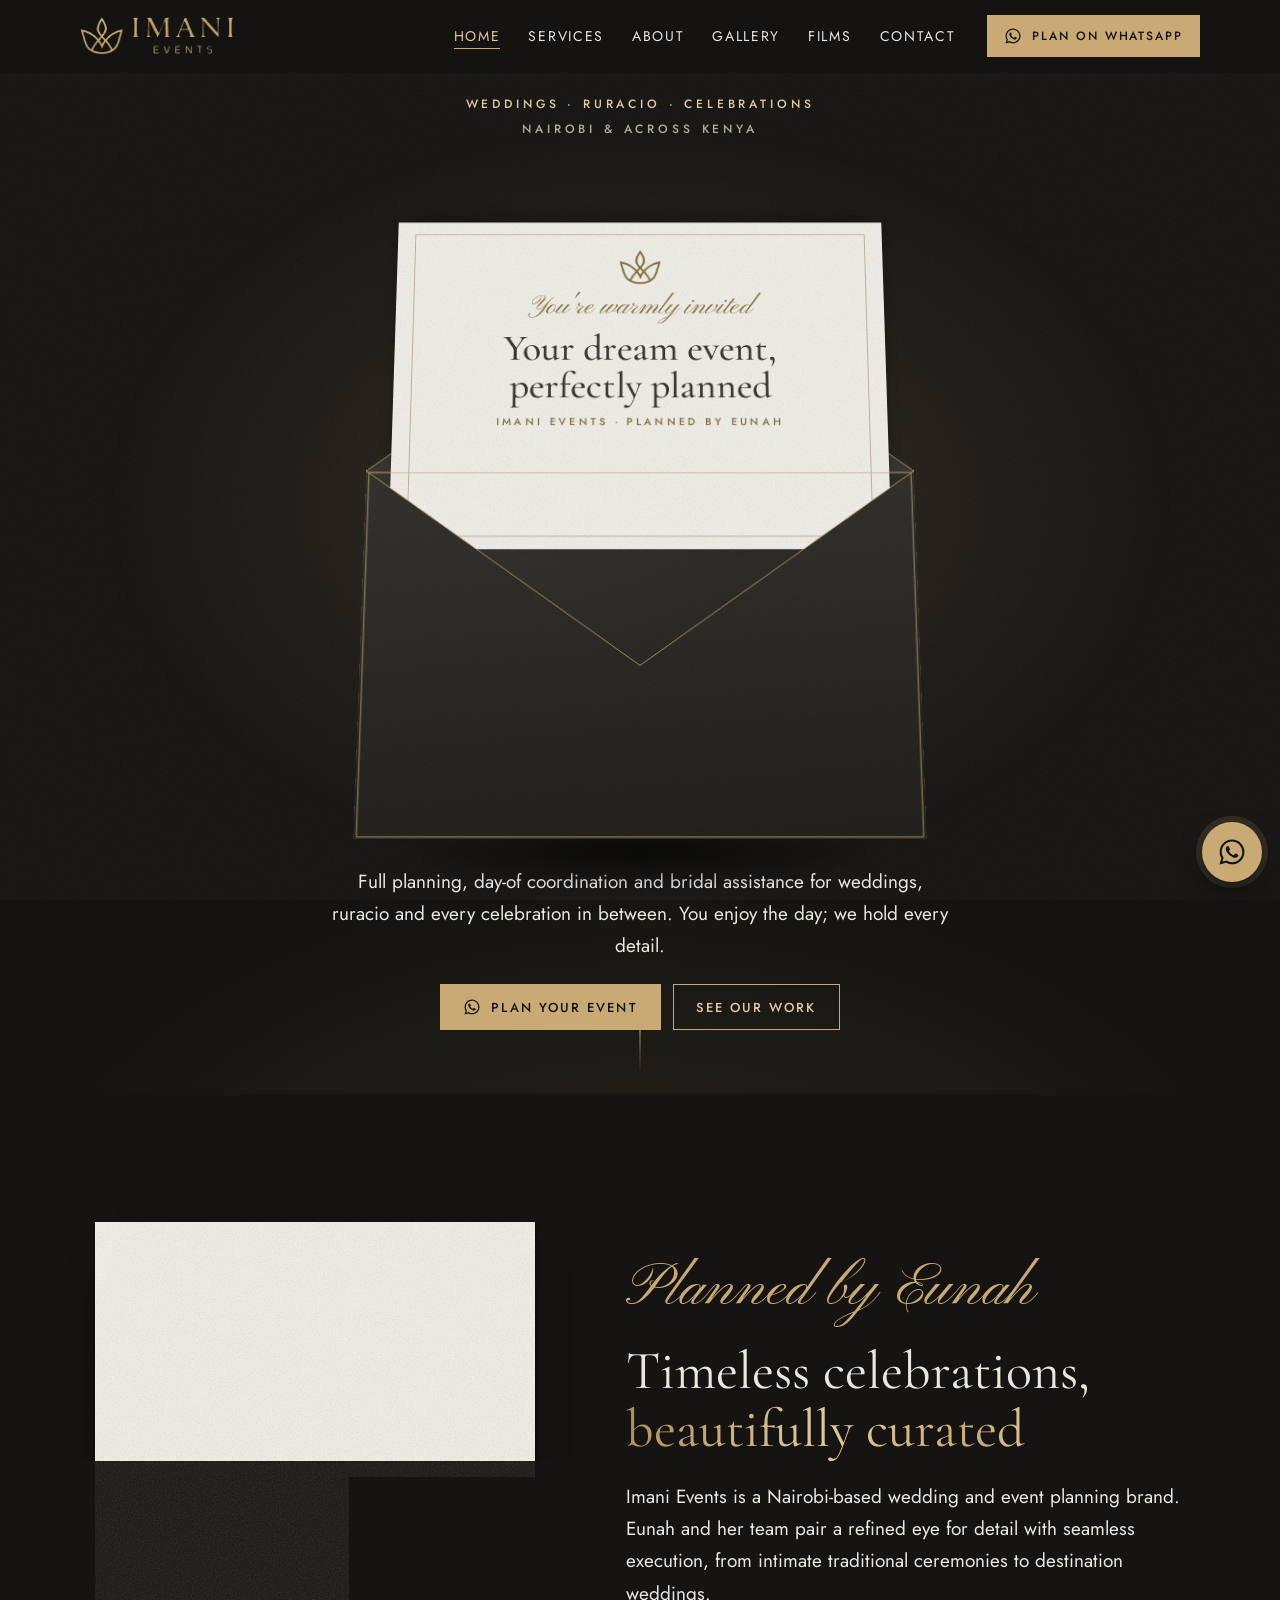
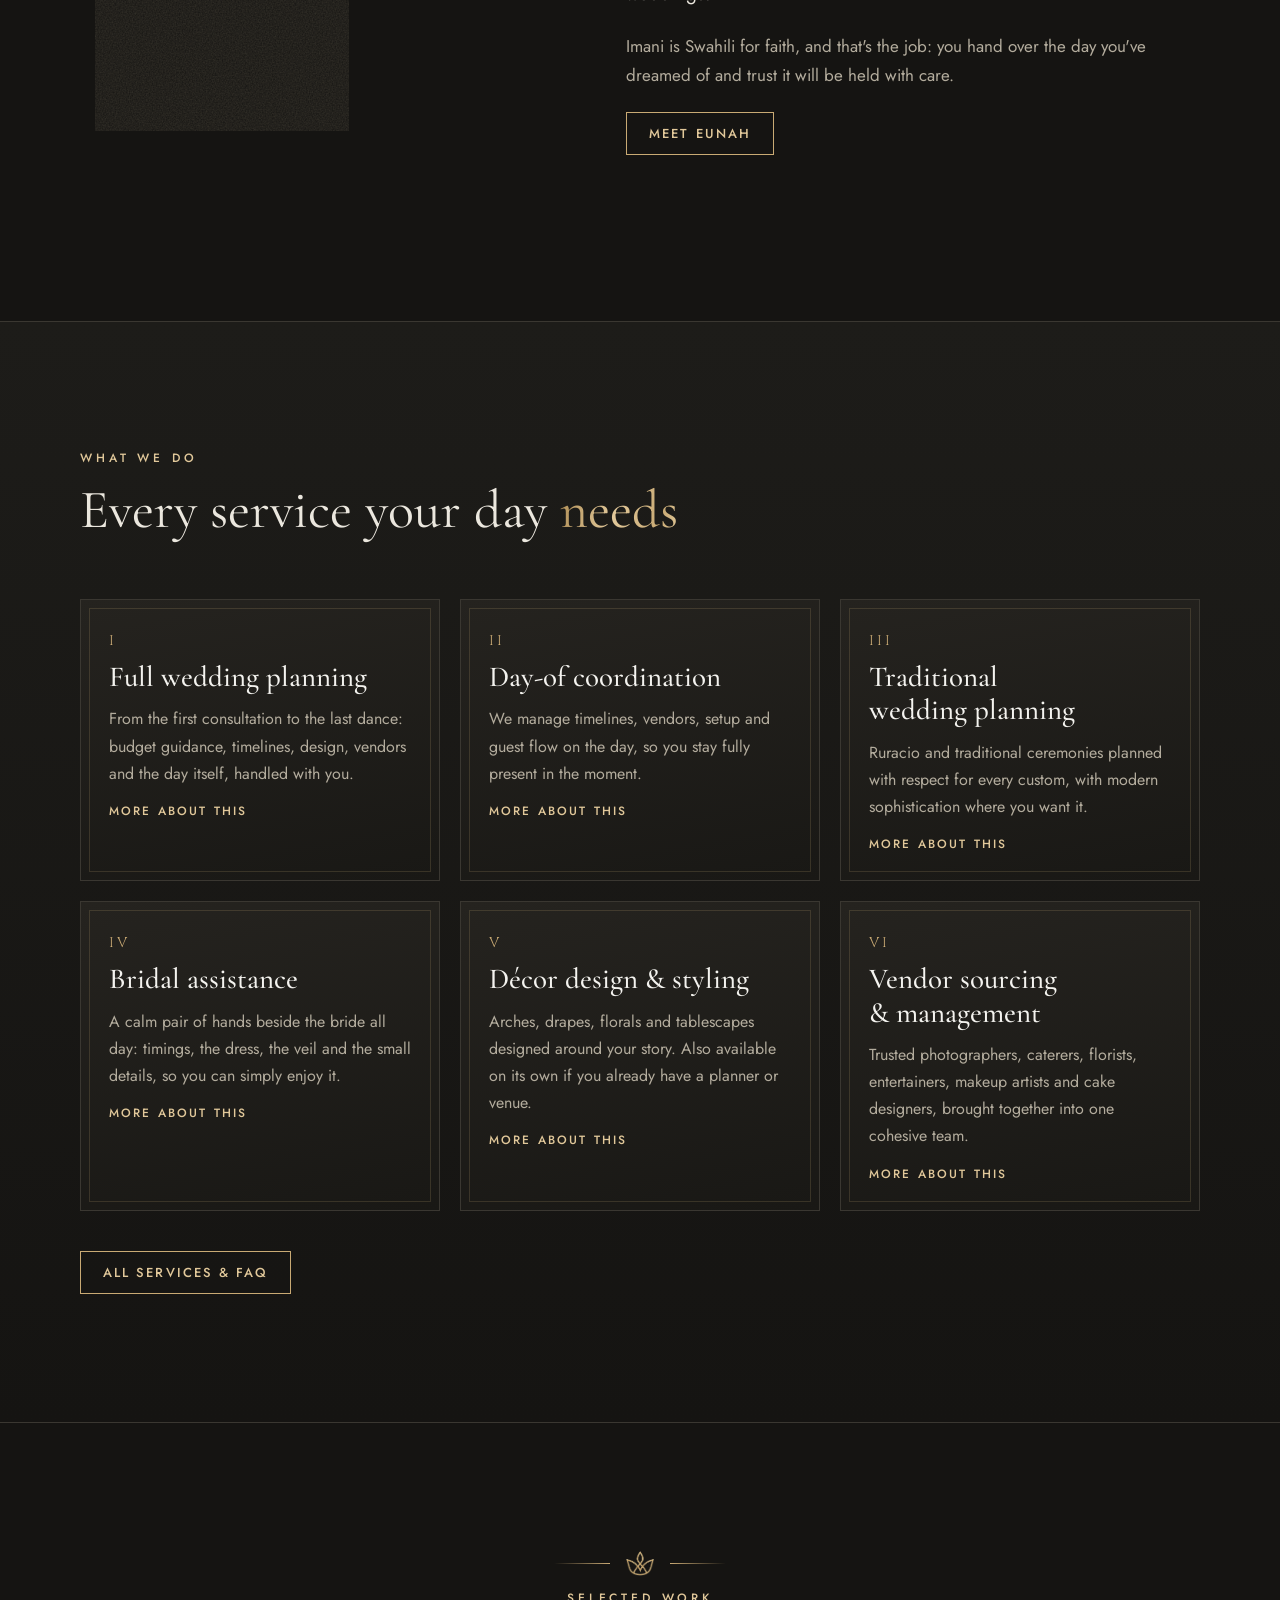
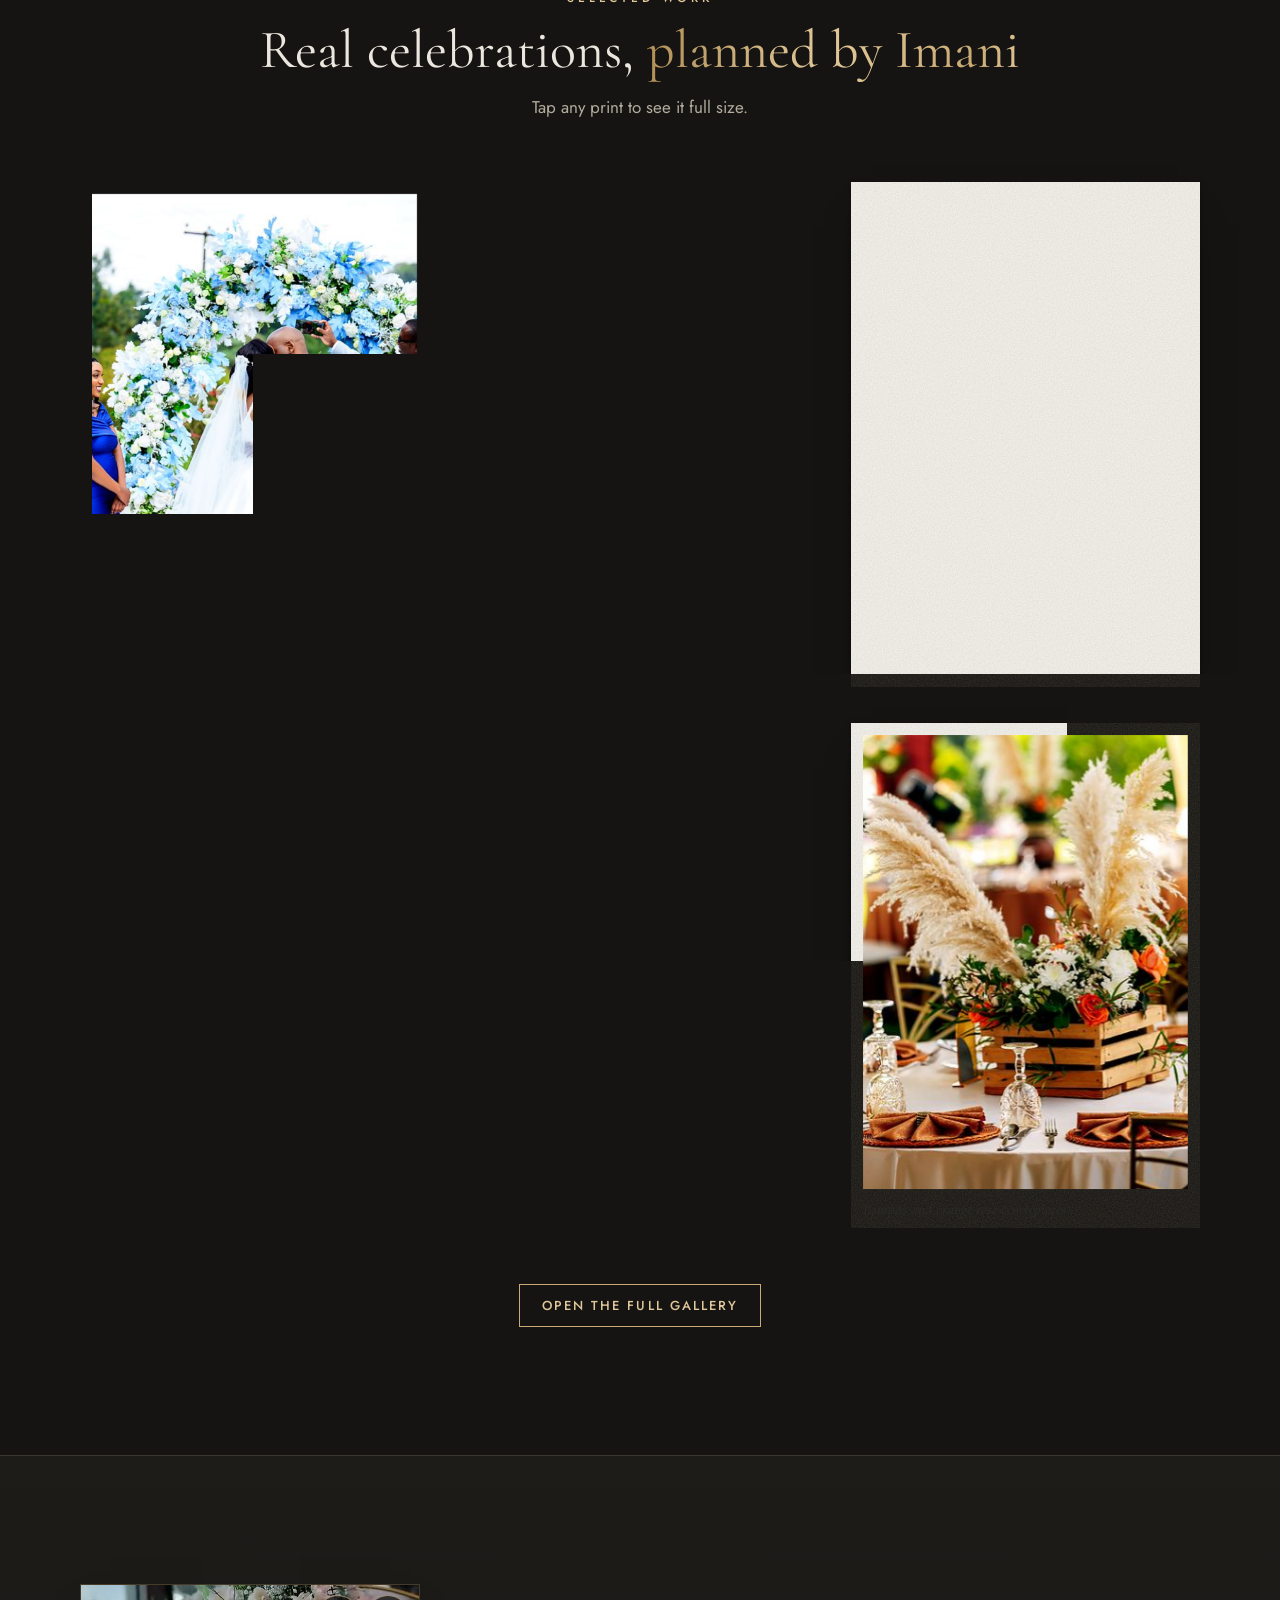
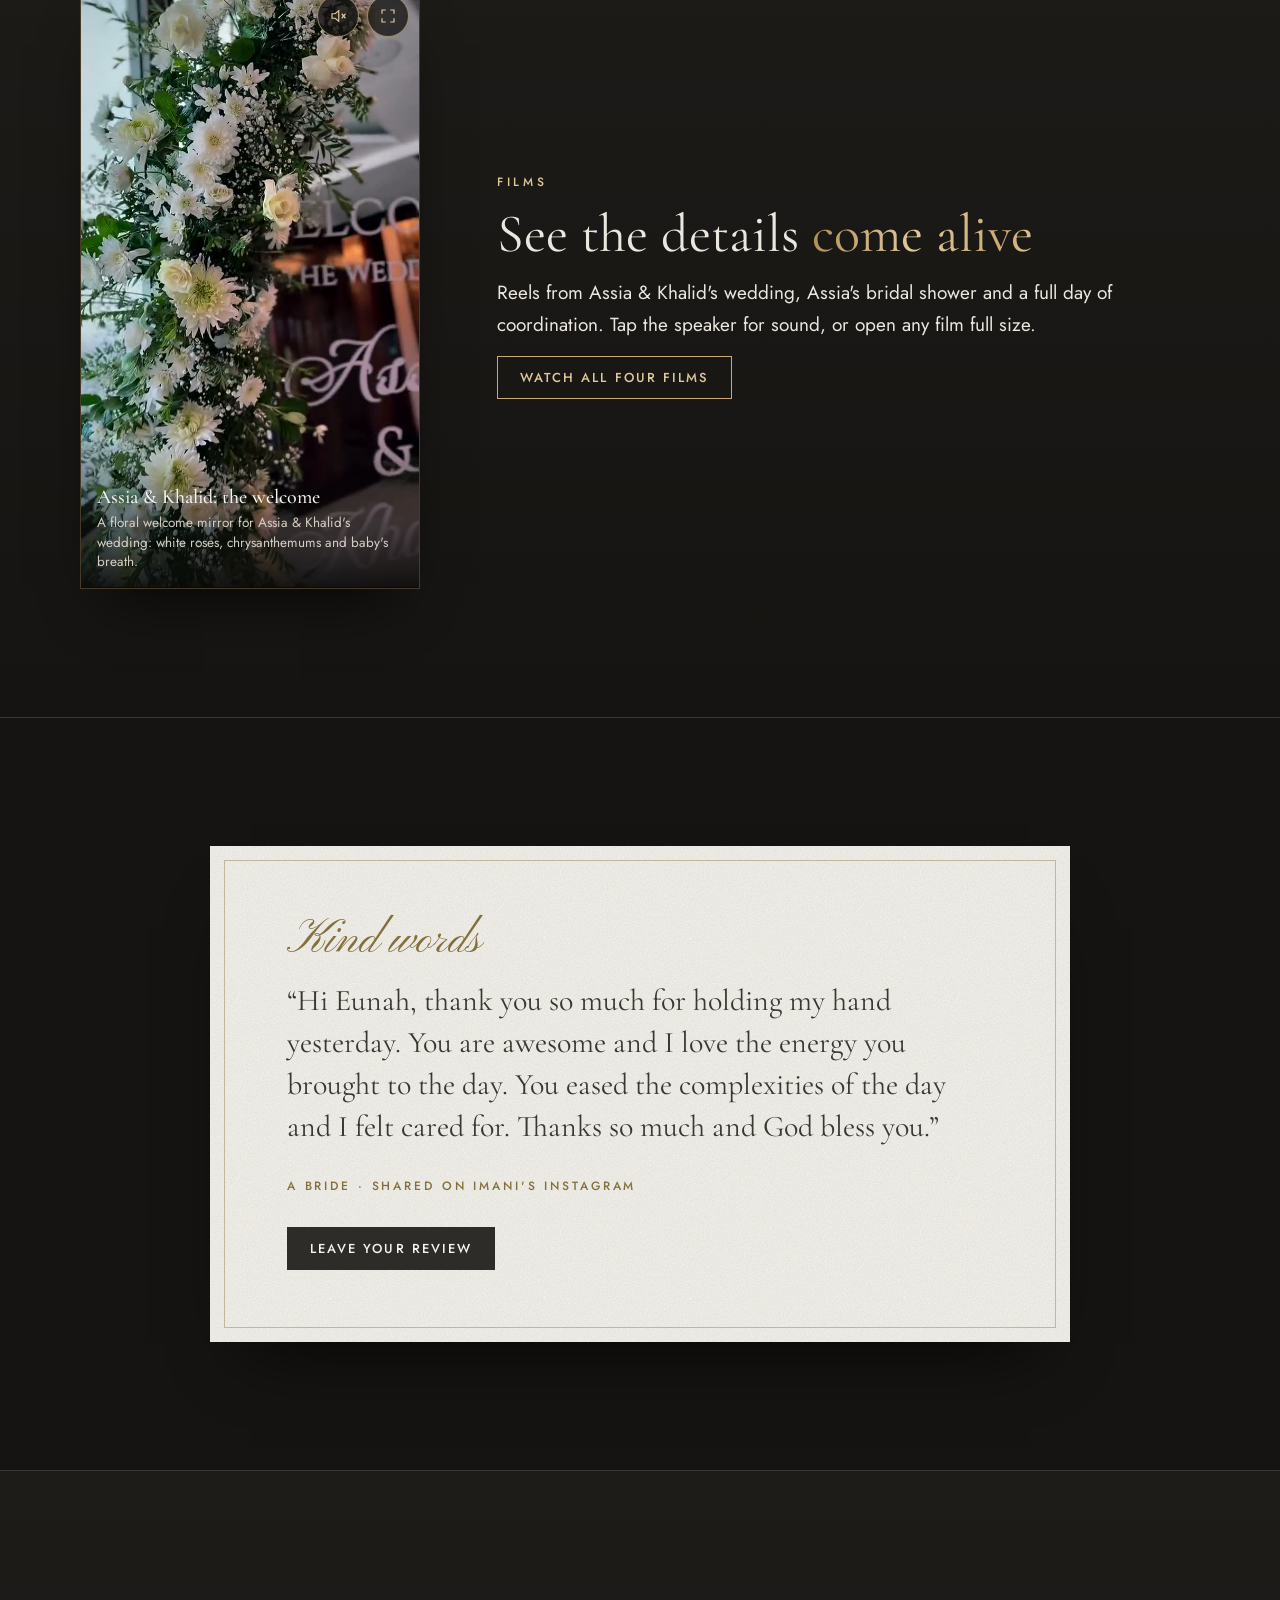
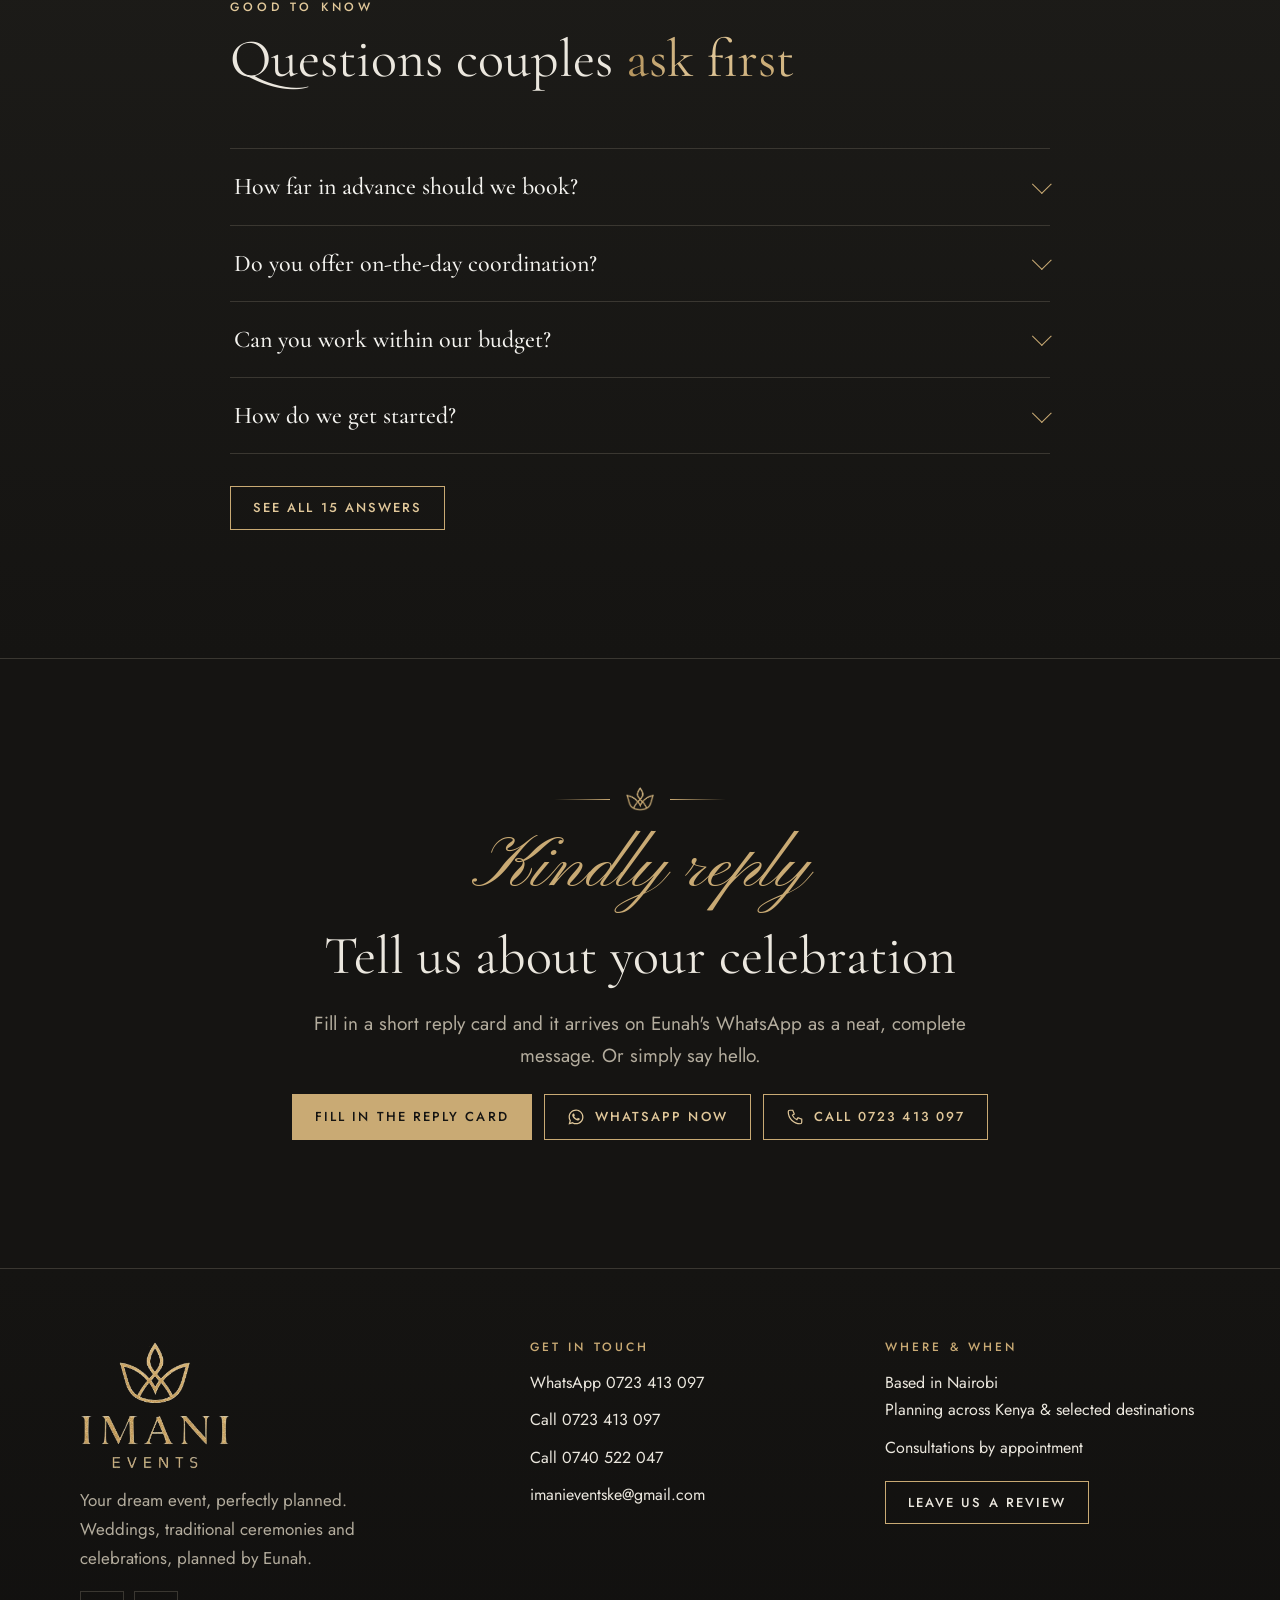
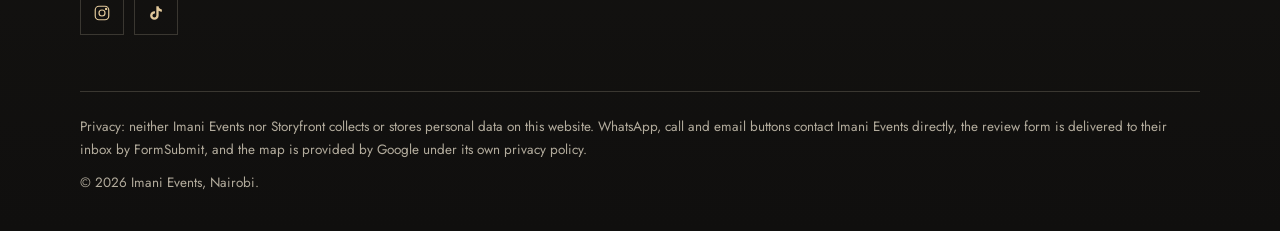
==== index.html @ 8b22b397 "Imani Events demo site: invitation hero, gallery, films, WhatsApp booking and review forms Co-Author" ====
<!doctype html>
<html lang="en-KE">
<head>
<meta charset="utf-8">
<meta name="viewport" content="width=device-width, initial-scale=1, viewport-fit=cover">
<title>Imani Events | Wedding & Event Planner in Nairobi, Kenya</title>
<meta name="description" content="Imani Events, planned by Eunah: full wedding planning, day-of coordination, ruracio and traditional weddings, bridal assistance and décor styling in Nairobi and across Kenya.">
<link rel="canonical" href="https://ignatius-kimeu.github.io/storyfront-imani-events/">
<meta name="theme-color" content="#151412">
<meta property="og:type" content="website">
<meta property="og:site_name" content="Imani Events">
<meta property="og:locale" content="en_KE">
<meta property="og:title" content="Imani Events | Wedding & Event Planner in Nairobi, Kenya">
<meta property="og:description" content="Imani Events, planned by Eunah: full wedding planning, day-of coordination, ruracio and traditional weddings, bridal assistance and décor styling in Nairobi and across Kenya.">
<meta property="og:url" content="https://ignatius-kimeu.github.io/storyfront-imani-events/">
<meta property="og:image" content="https://ignatius-kimeu.github.io/storyfront-imani-events/og-image.jpg">
<meta property="og:image:width" content="1200">
<meta property="og:image:height" content="630">
<meta property="og:image:alt" content="Imani Events logo in gold beside a bride and groom sharing a kiss under a blue floral arch">
<meta name="twitter:card" content="summary_large_image">
<meta name="twitter:title" content="Imani Events | Wedding & Event Planner in Nairobi, Kenya">
<meta name="twitter:description" content="Imani Events, planned by Eunah: full wedding planning, day-of coordination, ruracio and traditional weddings, bridal assistance and décor styling in Nairobi and across Kenya.">
<meta name="twitter:image" content="https://ignatius-kimeu.github.io/storyfront-imani-events/og-image.jpg">
<link rel="icon" href="favicon.ico" sizes="any">
<link rel="icon" type="image/png" sizes="32x32" href="favicon-32.png">
<link rel="apple-touch-icon" href="apple-touch-icon.png">
<link rel="preconnect" href="https://fonts.googleapis.com">
<link rel="preconnect" href="https://fonts.gstatic.com" crossorigin>
<link rel="stylesheet" href="https://fonts.googleapis.com/css2?family=Cinzel:wght@400;500&family=Cormorant+Garamond:ital,wght@0,400;0,500;1,400&family=Jost:wght@400;500&family=Pinyon+Script&display=swap">
<link rel="stylesheet" href="css/site.css">
<script>document.documentElement.classList.add("js")</script>
<script type="application/ld+json">{"@context": "https://schema.org", "@type": "LocalBusiness", "name": "Imani Events", "description": "Nairobi-based wedding and event planning: full planning, day-of coordination, traditional weddings, bridal assistance, décor styling and vendor sourcing.", "founder": {"@type": "Person", "name": "Eunah"}, "telephone": "+254723413097", "email": "imanieventske@gmail.com", "url": "https://ignatius-kimeu.github.io/storyfront-imani-events/", "image": "https://ignatius-kimeu.github.io/storyfront-imani-events/og-image.jpg", "address": {"@type": "PostalAddress", "addressLocality": "Nairobi", "addressCountry": "KE"}, "areaServed": "Kenya", "sameAs": ["https://www.instagram.com/imanieventske/", "https://www.tiktok.com/@imanieventske"]}</script>
</head>
<body>
<a class="skip" href="#main">Skip to content</a>
<div class="splash" aria-hidden="true"><img src="images/brand/imani-lockup-gold.png" alt="" width="521" height="449"></div>
<header class="hdr">
  <div class="wrap hdr-in">
    <a class="brand" href="index.html" aria-label="Imani Events home"><img src="images/brand/imani-header-gold.png" alt="Imani Events" width="640" height="158"></a>
    <nav class="nav" aria-label="Main"><a href="index.html" aria-current="page">Home</a><a href="services.html">Services</a><a href="about.html">About</a><a href="gallery.html">Gallery</a><a href="films.html">Films</a><a href="contact.html">Contact</a></nav>
    <a class="btn hdr-cta" href="https://wa.me/254723413097?text=Hi%20Eunah%2C%20I%20found%20Imani%20Events%20online%20and%20I%27d%20love%20to%20talk%20about%20planning%20my%20event." target="_blank" rel="noopener"><svg viewBox="0 0 24 24" fill="currentColor" aria-hidden="true"><path d="M19.05 4.91A9.82 9.82 0 0 0 12.04 2C6.58 2 2.13 6.45 2.13 11.91c0 1.75.46 3.45 1.32 4.95L2.05 22l5.25-1.38a9.9 9.9 0 0 0 4.74 1.21h.01c5.46 0 9.91-4.45 9.91-9.91 0-2.65-1.03-5.14-2.91-7.01zm-7.01 15.24h-.01a8.23 8.23 0 0 1-4.19-1.15l-.3-.18-3.12.82.83-3.04-.2-.31a8.2 8.2 0 0 1-1.26-4.38c0-4.54 3.7-8.23 8.25-8.23 2.2 0 4.27.86 5.83 2.42a8.18 8.18 0 0 1 2.41 5.83c0 4.54-3.7 8.22-8.24 8.22zm4.52-6.16c-.25-.12-1.47-.72-1.69-.81-.23-.08-.39-.12-.56.12-.17.25-.64.81-.78.97-.14.17-.29.19-.54.06-.25-.12-1.05-.39-1.99-1.23-.74-.66-1.23-1.47-1.38-1.72-.14-.25-.02-.38.11-.51.11-.11.25-.29.37-.43.12-.14.17-.25.25-.41.08-.17.04-.31-.02-.43-.06-.12-.56-1.34-.76-1.84-.2-.48-.41-.42-.56-.43h-.48c-.17 0-.43.06-.66.31-.23.25-.86.85-.86 2.07 0 1.22.89 2.4 1.01 2.56.12.17 1.75 2.67 4.23 3.74.59.26 1.05.41 1.41.52.59.19 1.13.16 1.56.1.48-.07 1.47-.6 1.67-1.18.21-.58.21-1.07.14-1.18-.06-.11-.22-.17-.47-.29z"/></svg>Plan on WhatsApp</a>
    <button class="menu-btn" type="button" aria-label="Open menu" aria-expanded="false" aria-controls="mobile-panel"><span></span></button>
  </div>
</header>
<nav class="mobile-panel" id="mobile-panel" aria-label="Mobile">
  <a class="m-link" href="index.html" aria-current="page">Home</a><a class="m-link" href="services.html">Services</a><a class="m-link" href="about.html">About</a><a class="m-link" href="gallery.html">Gallery</a><a class="m-link" href="films.html">Films</a><a class="m-link" href="contact.html">Contact</a>
  <div class="btn-row">
    <a class="btn" href="https://wa.me/254723413097?text=Hi%20Eunah%2C%20I%20found%20Imani%20Events%20online%20and%20I%27d%20love%20to%20talk%20about%20planning%20my%20event." target="_blank" rel="noopener"><svg viewBox="0 0 24 24" fill="currentColor" aria-hidden="true"><path d="M19.05 4.91A9.82 9.82 0 0 0 12.04 2C6.58 2 2.13 6.45 2.13 11.91c0 1.75.46 3.45 1.32 4.95L2.05 22l5.25-1.38a9.9 9.9 0 0 0 4.74 1.21h.01c5.46 0 9.91-4.45 9.91-9.91 0-2.65-1.03-5.14-2.91-7.01zm-7.01 15.24h-.01a8.23 8.23 0 0 1-4.19-1.15l-.3-.18-3.12.82.83-3.04-.2-.31a8.2 8.2 0 0 1-1.26-4.38c0-4.54 3.7-8.23 8.25-8.23 2.2 0 4.27.86 5.83 2.42a8.18 8.18 0 0 1 2.41 5.83c0 4.54-3.7 8.22-8.24 8.22zm4.52-6.16c-.25-.12-1.47-.72-1.69-.81-.23-.08-.39-.12-.56.12-.17.25-.64.81-.78.97-.14.17-.29.19-.54.06-.25-.12-1.05-.39-1.99-1.23-.74-.66-1.23-1.47-1.38-1.72-.14-.25-.02-.38.11-.51.11-.11.25-.29.37-.43.12-.14.17-.25.25-.41.08-.17.04-.31-.02-.43-.06-.12-.56-1.34-.76-1.84-.2-.48-.41-.42-.56-.43h-.48c-.17 0-.43.06-.66.31-.23.25-.86.85-.86 2.07 0 1.22.89 2.4 1.01 2.56.12.17 1.75 2.67 4.23 3.74.59.26 1.05.41 1.41.52.59.19 1.13.16 1.56.1.48-.07 1.47-.6 1.67-1.18.21-.58.21-1.07.14-1.18-.06-.11-.22-.17-.47-.29z"/></svg>WhatsApp Eunah</a>
    <a class="btn btn-line" href="tel:+254723413097"><svg viewBox="0 0 24 24" fill="none" stroke="currentColor" stroke-width="1.6" aria-hidden="true"><path d="M5 3h4l2 5-2.5 1.5a11 11 0 0 0 6 6L16 13l5 2v4a2 2 0 0 1-2 2A16 16 0 0 1 3 5a2 2 0 0 1 2-2"/></svg>Call</a>
  </div>
</nav>
<main id="main">
<section class="hero" aria-labelledby="hero-title">
  <div class="hero-inner">
    <span class="eyebrow">Weddings · Ruracio · Celebrations<span class="eb2">Nairobi &amp; across Kenya</span></span>
    <div class="scene" aria-hidden="false">
      <div class="env">
        <div class="env-shadow"></div>
        <div class="env-back"></div>
        <div class="env-flap"><svg viewBox="0 0 100 100" preserveAspectRatio="none" aria-hidden="true"><path d="M0 0 L50 100 L100 0" fill="none" stroke="#c9aa74" stroke-width="1" vector-effect="non-scaling-stroke" opacity=".8"/></svg></div>
        <div class="letter">
          <img src="images/brand/imani-crown-deep.png" alt="" width="249" height="218">
          <span class="script">You're warmly invited</span>
          <h1 id="hero-title">Your dream event, perfectly planned</h1>
          <span class="l-sub">Imani Events · Planned by Eunah</span>
        </div>
        <div class="env-front"></div>
        <svg class="env-lines" viewBox="0 0 100 100" preserveAspectRatio="none" aria-hidden="true"><path d="M0 0 L50 54 L100 0"/><path d="M.5 .5 H99.5 V99.5 H.5 Z"/></svg>
        <div class="seal"><img src="images/brand/imani-crown-gold.png" alt="" width="249" height="218"></div>
      </div>
    </div>
    <div class="hero-copy">
      <p class="lead">Full planning, day-of coordination and bridal assistance for weddings, ruracio and every celebration in between. You enjoy the day; we hold every detail.</p>
      <div class="btn-row" style="justify-content:center">
        <a class="btn" href="contact.html#book"><svg viewBox="0 0 24 24" fill="currentColor" aria-hidden="true"><path d="M19.05 4.91A9.82 9.82 0 0 0 12.04 2C6.58 2 2.13 6.45 2.13 11.91c0 1.75.46 3.45 1.32 4.95L2.05 22l5.25-1.38a9.9 9.9 0 0 0 4.74 1.21h.01c5.46 0 9.91-4.45 9.91-9.91 0-2.65-1.03-5.14-2.91-7.01zm-7.01 15.24h-.01a8.23 8.23 0 0 1-4.19-1.15l-.3-.18-3.12.82.83-3.04-.2-.31a8.2 8.2 0 0 1-1.26-4.38c0-4.54 3.7-8.23 8.25-8.23 2.2 0 4.27.86 5.83 2.42a8.18 8.18 0 0 1 2.41 5.83c0 4.54-3.7 8.22-8.24 8.22zm4.52-6.16c-.25-.12-1.47-.72-1.69-.81-.23-.08-.39-.12-.56.12-.17.25-.64.81-.78.97-.14.17-.29.19-.54.06-.25-.12-1.05-.39-1.99-1.23-.74-.66-1.23-1.47-1.38-1.72-.14-.25-.02-.38.11-.51.11-.11.25-.29.37-.43.12-.14.17-.25.25-.41.08-.17.04-.31-.02-.43-.06-.12-.56-1.34-.76-1.84-.2-.48-.41-.42-.56-.43h-.48c-.17 0-.43.06-.66.31-.23.25-.86.85-.86 2.07 0 1.22.89 2.4 1.01 2.56.12.17 1.75 2.67 4.23 3.74.59.26 1.05.41 1.41.52.59.19 1.13.16 1.56.1.48-.07 1.47-.6 1.67-1.18.21-.58.21-1.07.14-1.18-.06-.11-.22-.17-.47-.29z"/></svg>Plan your event</a>
        <a class="btn btn-line" href="gallery.html">See our work</a>
      </div>
    </div>
  </div>
  <span class="scroll-cue" aria-hidden="true"></span>
</section>

<section class="sec">
  <div class="wrap intro">
    <figure class="print portrait rise" data-tilt="5" style="--r:-1deg"><img src="images/eunah-founder.jpg" alt="Eunah, founder and lead planner of Imani Events, smiling in a mint dress" width="462" height="600" loading="lazy"><span class="sheen"></span><figcaption>Eunah, lead planner &amp; founder</figcaption></figure>
    <div class="intro-copy">
      <span class="script">Planned by Eunah</span>
      <h2 class="h-l fold">Timeless celebrations, <span class="foil">beautifully curated</span></h2>
      <p class="lead">Imani Events is a Nairobi-based wedding and event planning brand. Eunah and her team pair a refined eye for detail with seamless execution, from intimate traditional ceremonies to destination weddings.</p>
      <p class="muted">Imani is Swahili for faith, and that's the job: you hand over the day you've dreamed of and trust it will be held with care.</p>
      <div class="btn-row"><a class="btn btn-line" href="about.html">Meet Eunah</a></div>
    </div>
  </div>
</section>

<section class="sec card-stock">
  <div class="wrap">
    <div class="sec-head">
      <span class="eyebrow">What we do</span>
      <h2 class="h-l fold">Every service your day <span class="foil">needs</span></h2>
    </div>
    <div class="svc-grid"><article class="svc rise" id="full-planning" data-tilt="4"><span class="n">I</span><h3>Full wedding planning</h3><p>From the first consultation to the last dance: budget guidance, timelines, design, vendors and the day itself, handled with you.</p><a class="more" href="services.html#full-planning">More about this</a></article><article class="svc rise" id="day-of" data-tilt="4"><span class="n">II</span><h3>Day-of coordination</h3><p>We manage timelines, vendors, setup and guest flow on the day, so you stay fully present in the moment.</p><a class="more" href="services.html#day-of">More about this</a></article><article class="svc rise" id="traditional" data-tilt="4"><span class="n">III</span><h3>Traditional wedding planning</h3><p>Ruracio and traditional ceremonies planned with respect for every custom, with modern sophistication where you want it.</p><a class="more" href="services.html#traditional">More about this</a></article><article class="svc rise" id="bridal-assistance" data-tilt="4"><span class="n">IV</span><h3>Bridal assistance</h3><p>A calm pair of hands beside the bride all day: timings, the dress, the veil and the small details, so you can simply enjoy it.</p><a class="more" href="services.html#bridal-assistance">More about this</a></article><article class="svc rise" id="decor" data-tilt="4"><span class="n">V</span><h3>Décor design &amp; styling</h3><p>Arches, drapes, florals and tablescapes designed around your story. Also available on its own if you already have a planner or venue.</p><a class="more" href="services.html#decor">More about this</a></article><article class="svc rise" id="vendors" data-tilt="4"><span class="n">VI</span><h3>Vendor sourcing &amp; management</h3><p>Trusted photographers, caterers, florists, entertainers, makeup artists and cake designers, brought together into one cohesive team.</p><a class="more" href="services.html#vendors">More about this</a></article></div>
    <div class="btn-row" style="margin-top:40px"><a class="btn btn-line" href="services.html">All services &amp; FAQ</a></div>
  </div>
</section>

<section class="sec">
  <div class="wrap">
    <div class="sec-head center">
      <div class="divider" aria-hidden="true"><img src="images/brand/imani-crown-gold.png" alt="" width="249" height="218"></div>
      <span class="eyebrow">Selected work</span>
      <h2 class="h-l fold">Real celebrations, <span class="foil">planned by Imani</span></h2>
      <p class="muted">Tap any print to see it full size.</p>
    </div>
    <div class="prints"><button class="print rise" type="button" data-tilt="6" data-lb="home" data-full="images/wedding-kiss-blue-floral-arch.jpg" data-caption="The kiss under the blue and white arch" style="--ar:4/5"><img src="images/wedding-kiss-blue-floral-arch-sm.jpg" alt="Bride and groom sharing a kiss beneath a blue and white floral arch as guests photograph the moment" width="541" height="720" loading="lazy"><span class="sheen"></span><figcaption>The kiss under the blue and white arch</figcaption></button><button class="print rise" type="button" data-tilt="6" data-lb="home" data-full="images/ruracio-bride-and-maids-rose-gold.jpg" data-caption="L&amp;J ruracio: the bride and her maids in rose gold" style="--ar:4/5"><img src="images/ruracio-bride-and-maids-rose-gold-sm.jpg" alt="Ruracio bride in an ivory corset gown holding a feather fan, with three maids in rose-gold sequin gowns" width="558" height="720" loading="lazy"><span class="sheen"></span><figcaption>L&amp;J ruracio: the bride and her maids in rose gold</figcaption></button><button class="print rise" type="button" data-tilt="6" data-lb="home" data-full="images/ruracio-head-table-arch.jpg" data-caption="The L&amp;J head table under a terracotta arch" style="--ar:4/5"><img src="images/ruracio-head-table-arch-sm.jpg" alt="Head table framed by a terracotta-draped arch under a canopy of pampas and blush florals" width="720" height="480" loading="lazy"><span class="sheen"></span><figcaption>The L&amp;J head table under a terracotta arch</figcaption></button><button class="print rise" type="button" data-tilt="6" data-lb="home" data-full="images/bridal-shower-sage-lilac-table.jpg" data-caption="Assia&#x27;s bridal shower in sage and lilac" style="--ar:4/5"><img src="images/bridal-shower-sage-lilac-table-sm.jpg" alt="Bridal shower table in lilac linen with sage runners, gold-rim chargers, green goblets and white roses" width="540" height="720" loading="lazy"><span class="sheen"></span><figcaption>Assia&#x27;s bridal shower in sage and lilac</figcaption></button><button class="print rise" type="button" data-tilt="6" data-lb="home" data-full="images/wedding-couple-garden-celebration.jpg" data-caption="Garden celebration: dancing on the lawn" style="--ar:4/5"><img src="images/wedding-couple-garden-celebration-sm.jpg" alt="Groom in a white hat dancing toward his bride in a lace gown on the lawn in front of the venue" width="540" height="720" loading="lazy"><span class="sheen"></span><figcaption>Garden celebration: dancing on the lawn</figcaption></button><button class="print rise" type="button" data-tilt="6" data-lb="home" data-full="images/ruracio-pampas-centrepiece.jpg" data-caption="Pampas and orange rose centrepieces" style="--ar:4/5"><img src="images/ruracio-pampas-centrepiece-sm.jpg" alt="Pampas grass and orange roses in a wooden crate centrepiece with rust napkins and gold chairs" width="720" height="480" loading="lazy"><span class="sheen"></span><figcaption>Pampas and orange rose centrepieces</figcaption></button></div>
    <div class="btn-row" style="justify-content:center;margin-top:56px"><a class="btn btn-line" href="gallery.html">Open the full gallery</a></div>
  </div>
</section>

<section class="sec card-stock">
  <div class="wrap film-feature">
    <figure class="film rise">
  <video muted playsinline loop preload="none" poster="images/poster-assia-khalid-welcome-arch.jpg" data-src="videos/assia-khalid-welcome-arch.mp4" aria-label="Assia & Khalid: the welcome"></video>
  <div class="f-ui"><button class="icon-btn snd" type="button" aria-pressed="false" aria-label="Play sound"><svg viewBox="0 0 24 24" fill="none" stroke="currentColor" stroke-width="1.6"><path d="M4 9v6h4l5 4V5L8 9H4z"/><path d="M17 9l5 6M22 9l-5 6"/></svg></button><button class="icon-btn full" type="button" aria-label="Open full-size player"><svg viewBox="0 0 24 24" fill="none" stroke="currentColor" stroke-width="1.6"><path d="M4 9V4h5M20 9V4h-5M4 15v5h5M20 15v5h-5"/></svg></button></div>
  <figcaption><b>Assia &amp; Khalid: the welcome</b><span>A floral welcome mirror for Assia &amp; Khalid's wedding: white roses, chrysanthemums and baby's breath.</span></figcaption>
</figure>
    <div class="sec-head" style="margin:0">
      <span class="eyebrow">Films</span>
      <h2 class="h-l fold">See the details <span class="foil">come alive</span></h2>
      <p class="lead">Reels from Assia &amp; Khalid's wedding, Assia's bridal shower and a full day of coordination. Tap the speaker for sound, or open any film full size.</p>
      <div class="btn-row"><a class="btn btn-line" href="films.html">Watch all four films</a></div>
    </div>
  </div>
</section>

<section class="sec">
  <div class="wrap"><!-- The only review we could find: a client's thank-you message Imani shared in the "Reviews" highlight on Instagram.
     It isn't signed, so it's credited generically. The background photo on that story looked like stock, so it's not used.
     Swap in named reviews as the guestbook form brings them in. -->
<figure class="guestbook rise" data-tilt="2.5" style="margin:0 auto">
  <span class="script">Kind words</span>
  <blockquote>“Hi Eunah, thank you so much for holding my hand yesterday. You are awesome and I love the energy you brought to the day. You eased the complexities of the day and I felt cared for. Thanks so much and God bless you.”</blockquote>
  <figcaption><cite>A bride · shared on Imani's Instagram</cite></figcaption>
  <div class="btn-row"><a class="btn btn-ink" href="contact.html#review">Leave your review</a></div>
</figure></div>
</section>

<section class="sec card-stock">
  <div class="wrap" style="max-width:900px">
    <div class="sec-head"><span class="eyebrow">Good to know</span><h2 class="h-l fold">Questions couples <span class="foil">ask first</span></h2></div>
    <div class="faq"><details class="rise"><summary>How far in advance should we book?</summary><p>We recommend booking at least 6–12 months in advance for weddings to allow ample time for planning, vendor sourcing, and securing your preferred dates. However, we also accommodate shorter timelines depending on availability.</p></details><details class="rise"><summary>Do you offer on-the-day coordination?</summary><p>Yes. Our coordination service ensures that your wedding or event runs smoothly while you remain fully present in the moment. We manage timelines, vendors, setup, and guest flow on your behalf.</p></details><details class="rise"><summary>Can you work within our budget?</summary><p>Absolutely. We believe luxury is about experience and intentional design. We work closely with our clients to maximize their budget while maintaining elegance, quality, and attention to detail.</p></details><details class="rise"><summary>How do we get started?</summary><p>You can begin by reaching out through WhatsApp, email, or social media to schedule a consultation. We&#x27;ll discuss your vision, requirements, and how we can bring your celebration to life.</p></details></div>
    <div class="btn-row" style="margin-top:32px"><a class="btn btn-line" href="services.html#faq">See all 15 answers</a></div>
  </div>
</section>

<section class="sec">
  <div class="wrap cta-band">
    <div class="divider" aria-hidden="true"><img src="images/brand/imani-crown-gold.png" alt="" width="249" height="218"></div>
    <span class="script">Kindly reply</span>
    <h2 class="h-l fold">Tell us about your celebration</h2>
    <p class="lead muted" style="margin:0 auto">Fill in a short reply card and it arrives on Eunah's WhatsApp as a neat, complete message. Or simply say hello.</p>
    <div class="btn-row" style="justify-content:center">
      <a class="btn" href="contact.html#book">Fill in the reply card</a>
      <a class="btn btn-line" href="https://wa.me/254723413097?text=Hi%20Eunah%2C%20I%20found%20Imani%20Events%20online%20and%20I%27d%20love%20to%20talk%20about%20planning%20my%20event." target="_blank" rel="noopener"><svg viewBox="0 0 24 24" fill="currentColor" aria-hidden="true"><path d="M19.05 4.91A9.82 9.82 0 0 0 12.04 2C6.58 2 2.13 6.45 2.13 11.91c0 1.75.46 3.45 1.32 4.95L2.05 22l5.25-1.38a9.9 9.9 0 0 0 4.74 1.21h.01c5.46 0 9.91-4.45 9.91-9.91 0-2.65-1.03-5.14-2.91-7.01zm-7.01 15.24h-.01a8.23 8.23 0 0 1-4.19-1.15l-.3-.18-3.12.82.83-3.04-.2-.31a8.2 8.2 0 0 1-1.26-4.38c0-4.54 3.7-8.23 8.25-8.23 2.2 0 4.27.86 5.83 2.42a8.18 8.18 0 0 1 2.41 5.83c0 4.54-3.7 8.22-8.24 8.22zm4.52-6.16c-.25-.12-1.47-.72-1.69-.81-.23-.08-.39-.12-.56.12-.17.25-.64.81-.78.97-.14.17-.29.19-.54.06-.25-.12-1.05-.39-1.99-1.23-.74-.66-1.23-1.47-1.38-1.72-.14-.25-.02-.38.11-.51.11-.11.25-.29.37-.43.12-.14.17-.25.25-.41.08-.17.04-.31-.02-.43-.06-.12-.56-1.34-.76-1.84-.2-.48-.41-.42-.56-.43h-.48c-.17 0-.43.06-.66.31-.23.25-.86.85-.86 2.07 0 1.22.89 2.4 1.01 2.56.12.17 1.75 2.67 4.23 3.74.59.26 1.05.41 1.41.52.59.19 1.13.16 1.56.1.48-.07 1.47-.6 1.67-1.18.21-.58.21-1.07.14-1.18-.06-.11-.22-.17-.47-.29z"/></svg>WhatsApp now</a>
      <a class="btn btn-line" href="tel:+254723413097"><svg viewBox="0 0 24 24" fill="none" stroke="currentColor" stroke-width="1.6" aria-hidden="true"><path d="M5 3h4l2 5-2.5 1.5a11 11 0 0 0 6 6L16 13l5 2v4a2 2 0 0 1-2 2A16 16 0 0 1 3 5a2 2 0 0 1 2-2"/></svg>Call 0723 413 097</a>
    </div>
  </div>
</section>
</main>
<footer class="ftr">
  <div class="wrap">
    <div class="ftr-grid">
      <div class="ftr-brand">
        <img src="images/brand/imani-lockup-gold.png" alt="Imani Events" width="521" height="449" loading="lazy">
        <p>Your dream event, perfectly planned. Weddings, traditional ceremonies and celebrations, planned by Eunah.</p>
        <div class="socials">
          <a href="https://www.instagram.com/imanieventske/" target="_blank" rel="noopener" aria-label="Imani Events on Instagram"><svg viewBox="0 0 24 24" fill="none" stroke="currentColor" stroke-width="1.6" aria-hidden="true"><rect x="3" y="3" width="18" height="18" rx="5"/><circle cx="12" cy="12" r="4"/><circle cx="17.5" cy="6.5" r=".8" fill="currentColor"/></svg></a>
          <a href="https://www.tiktok.com/@imanieventske" target="_blank" rel="noopener" aria-label="Imani Events on TikTok"><svg viewBox="0 0 24 24" fill="currentColor" aria-hidden="true"><path d="M16.6 5.82A4.28 4.28 0 0 1 15.54 3h-3.09v12.4a2.59 2.59 0 0 1-2.59 2.5 2.6 2.6 0 0 1-2.6-2.6 2.6 2.6 0 0 1 3.4-2.47V9.67a5.7 5.7 0 0 0-6.5 5.63A5.69 5.69 0 0 0 9.85 21a5.69 5.69 0 0 0 5.69-5.7V9.01a7.35 7.35 0 0 0 4.3 1.38V7.3a4.3 4.3 0 0 1-3.24-1.48z"/></svg></a>
        </div>
      </div>
      <div>
        <h4>Get in touch</h4>
        <ul>
          <li><a href="https://wa.me/254723413097?text=Hi%20Eunah%2C%20I%20found%20Imani%20Events%20online%20and%20I%27d%20love%20to%20talk%20about%20planning%20my%20event." target="_blank" rel="noopener">WhatsApp 0723 413 097</a></li>
          <li><a href="tel:+254723413097">Call 0723 413 097</a></li>
          <li><a href="tel:+254740522047">Call 0740 522 047</a></li>
          <li><a href="mailto:imanieventske@gmail.com">imanieventske@gmail.com</a></li>
        </ul>
      </div>
      <div>
        <h4>Where &amp; when</h4>
        <!-- Hours aren't published anywhere (no Google listing yet), so "by appointment" is our safe wording. Check with Eunah before going live. -->
        <address>Based in Nairobi<br>Planning across Kenya &amp; selected destinations</address>
        <ul style="margin-top:10px"><li class="muted">Consultations by appointment</li></ul>
        <a class="btn btn-line" href="contact.html#review">Leave us a review</a>
      </div>
    </div>
    <div class="legal">
      <p>Privacy: neither Imani Events nor Storyfront collects or stores personal data on this website. WhatsApp, call and email buttons contact Imani Events directly, the review form is delivered to their inbox by FormSubmit, and the map is provided by Google under its own privacy policy.</p>
      <p>© <span class="yr">2026</span> Imani Events, Nairobi.</p>
    </div>
  </div>
</footer>
<a class="fab" href="https://wa.me/254723413097?text=Hi%20Eunah%2C%20I%20found%20Imani%20Events%20online%20and%20I%27d%20love%20to%20talk%20about%20planning%20my%20event." target="_blank" rel="noopener" aria-label="Chat with Imani Events on WhatsApp"><svg viewBox="0 0 24 24" fill="currentColor" aria-hidden="true"><path d="M19.05 4.91A9.82 9.82 0 0 0 12.04 2C6.58 2 2.13 6.45 2.13 11.91c0 1.75.46 3.45 1.32 4.95L2.05 22l5.25-1.38a9.9 9.9 0 0 0 4.74 1.21h.01c5.46 0 9.91-4.45 9.91-9.91 0-2.65-1.03-5.14-2.91-7.01zm-7.01 15.24h-.01a8.23 8.23 0 0 1-4.19-1.15l-.3-.18-3.12.82.83-3.04-.2-.31a8.2 8.2 0 0 1-1.26-4.38c0-4.54 3.7-8.23 8.25-8.23 2.2 0 4.27.86 5.83 2.42a8.18 8.18 0 0 1 2.41 5.83c0 4.54-3.7 8.22-8.24 8.22zm4.52-6.16c-.25-.12-1.47-.72-1.69-.81-.23-.08-.39-.12-.56.12-.17.25-.64.81-.78.97-.14.17-.29.19-.54.06-.25-.12-1.05-.39-1.99-1.23-.74-.66-1.23-1.47-1.38-1.72-.14-.25-.02-.38.11-.51.11-.11.25-.29.37-.43.12-.14.17-.25.25-.41.08-.17.04-.31-.02-.43-.06-.12-.56-1.34-.76-1.84-.2-.48-.41-.42-.56-.43h-.48c-.17 0-.43.06-.66.31-.23.25-.86.85-.86 2.07 0 1.22.89 2.4 1.01 2.56.12.17 1.75 2.67 4.23 3.74.59.26 1.05.41 1.41.52.59.19 1.13.16 1.56.1.48-.07 1.47-.6 1.67-1.18.21-.58.21-1.07.14-1.18-.06-.11-.22-.17-.47-.29z"/></svg></a>
<script src="js/site.js" defer></script>
</body>
</html>
---- css/site.css ----
/* Imani Events — "Ivory Atelier on black card stock" (P1 Onyx & Gilt + D2 + H8 Invitation hero)
   Palette pulled at pixel level from the client's onyx logo card. Ivory is used only as *paper*
   (the invitation letter, photo prints, the reply card and the guestbook). */
:root{
  --onyx:#151412;      /* logo card ground */
  --card:#1d1c19;      /* raised card stock */
  --charcoal:#2d2c29;  /* logo card highlight */
  --line:#3a3731;
  --gilt:#c9aa74;      /* logo foil, mid */
  --champagne:#e1c89a; /* logo foil, highlight */
  --gilt-shadow:#af8d54;
  --ivory:#f4f3ef;     /* paper */
  --paper:#efebe2;
  --ink:#2d2c29;       /* text on paper */
  --deep-gold:#806b35; /* gold for text on paper (4.6:1 on ivory) */
  --text:#ebe7de;      /* body on onyx */
  --muted:#b3ac9d;     /* 8.9:1 on onyx */

  --f-display:"Cinzel","Trajan Pro",Georgia,serif;
  --f-serif:"Cormorant Garamond","Cormorant",Georgia,serif;
  --f-sans:"Jost","Avenir Next","Segoe UI",system-ui,sans-serif;
  --f-script:"Pinyon Script","Snell Roundhand","Brush Script MT",cursive;

  --gutter:clamp(16px,4vw,40px);
  --max:1200px;
  --ease:cubic-bezier(.22,.7,.2,1);
  --foil:linear-gradient(100deg,#af8d54 0%,#e1c89a 22%,#c9aa74 40%,#f1dcb2 52%,#b8975e 70%,#e1c89a 88%,#af8d54 100%);
  --noise:url("data:image/svg+xml,%3Csvg xmlns='http://www.w3.org/2000/svg' width='220' height='220'%3E%3Cfilter id='n'%3E%3CfeTurbulence type='fractalNoise' baseFrequency='.85' numOctaves='3' stitchTiles='stitch'/%3E%3CfeColorMatrix values='0 0 0 0 1 0 0 0 0 1 0 0 0 0 1 0 0 0 .55 0'/%3E%3C/filter%3E%3Crect width='100%25' height='100%25' filter='url(%23n)'/%3E%3C/svg%3E");
  --paper-noise:url("data:image/svg+xml,%3Csvg xmlns='http://www.w3.org/2000/svg' width='180' height='180'%3E%3Cfilter id='n'%3E%3CfeTurbulence type='fractalNoise' baseFrequency='.7' numOctaves='2' stitchTiles='stitch'/%3E%3CfeColorMatrix values='0 0 0 0 .35 0 0 0 0 .3 0 0 0 0 .2 0 0 0 .22 0'/%3E%3C/filter%3E%3Crect width='100%25' height='100%25' filter='url(%23n)'/%3E%3C/svg%3E");
}
*,*::before,*::after{box-sizing:border-box}
html{-webkit-text-size-adjust:100%;scroll-behavior:smooth}
body{margin:0;background:var(--onyx);color:var(--text);font:400 17px/1.7 var(--f-sans);overflow-x:hidden;-webkit-font-smoothing:antialiased}
/* card-stock grain over the whole page */
body::before{content:"";position:fixed;inset:0;background:var(--noise);opacity:.07;pointer-events:none;z-index:0}
main,header,footer{position:relative;z-index:1}
img,video{max-width:100%;display:block}
a{color:var(--champagne);text-underline-offset:3px}
a:hover{color:var(--ivory)}
h1,h2,h3,h4{font-weight:400;margin:0;text-wrap:balance;line-height:1.1}
p{margin:0}
button,input,select,textarea{font:inherit;color:inherit}
:focus-visible{outline:2px solid var(--champagne);outline-offset:3px}
.sr-only{position:absolute;width:1px;height:1px;overflow:hidden;clip:rect(0 0 0 0);white-space:nowrap}
.skip{position:absolute;left:12px;top:-60px;z-index:200;background:var(--gilt);color:var(--onyx);padding:10px 14px}
.skip:focus{top:12px}
.wrap{max-width:var(--max);margin:0 auto;padding-inline:var(--gutter)}

/* type */
.eyebrow{font:500 12px/1.4 var(--f-sans);letter-spacing:.32em;text-transform:uppercase;color:var(--champagne)}
.script{font-family:var(--f-script);font-weight:400;color:var(--gilt);line-height:1}
.foil{background:var(--foil);background-size:220% 100%;-webkit-background-clip:text;background-clip:text;color:transparent;animation:sheen 9s linear infinite}
@keyframes sheen{to{background-position:-220% 0}}
.h-xl{font:400 clamp(40px,7vw,84px)/1.02 var(--f-serif)}
.h-l{font:400 clamp(32px,4.6vw,54px)/1.08 var(--f-serif)}
.h-m{font:400 clamp(24px,2.6vw,32px)/1.15 var(--f-serif)}
.lead{font-size:clamp(17px,1.6vw,19px);color:var(--text);max-width:60ch}
.muted{color:var(--muted)}

/* buttons */
.btn{display:inline-flex;align-items:center;justify-content:center;gap:10px;padding:13px 22px;border:1px solid var(--gilt);background:var(--gilt);color:var(--onyx);font:500 13px/1.2 var(--f-sans);letter-spacing:.16em;text-transform:uppercase;text-decoration:none;cursor:pointer;transition:background .3s,color .3s,transform .3s var(--ease),box-shadow .3s;white-space:nowrap}
.btn:hover{background:var(--champagne);color:var(--onyx);transform:translateY(-2px);box-shadow:0 10px 30px -12px rgba(225,200,154,.6)}
.btn-line{background:transparent;color:var(--champagne)}
.btn-line:hover{background:var(--gilt);color:var(--onyx)}
.btn svg{width:18px;height:18px;flex:none}
.btn-row{display:flex;flex-wrap:wrap;gap:12px}
.btn-ink{background:var(--ink);border-color:var(--ink);color:var(--ivory)}
.btn-ink:hover{background:var(--onyx);color:var(--champagne)}
.btn-paper{background:transparent;border-color:var(--deep-gold);color:var(--deep-gold)}
.btn-paper:hover{background:var(--deep-gold);color:var(--ivory)}

/* splash */
.splash{position:fixed;inset:0;z-index:300;background:var(--onyx);display:grid;place-items:center;transition:opacity .7s var(--ease),visibility .7s}
.splash img{width:min(190px,46vw);height:auto;animation:splashIn 1.1s var(--ease) both}
@keyframes splashIn{from{opacity:0;transform:translateY(10px) scale(.97);filter:blur(4px)}}
.splash.done{opacity:0;visibility:hidden}

/* header */
.hdr{position:fixed;top:0;left:0;right:0;z-index:100;background:rgba(21,20,18,.94);border-bottom:1px solid transparent;transition:transform .45s var(--ease),border-color .3s,background .3s;padding-top:env(safe-area-inset-top,0px)}
.hdr.scrolled{border-bottom-color:var(--line)}
.hdr.hide{transform:translateY(-100%)}
.hdr-in{display:flex;align-items:center;gap:20px;height:72px}
.brand{display:flex;align-items:center;flex:none}
.brand img{height:38px;width:auto}
.nav{display:flex;gap:4px;margin-left:auto}
.nav a{font:400 14px/1 var(--f-sans);letter-spacing:.12em;text-transform:uppercase;color:var(--text);text-decoration:none;padding:10px 12px;position:relative}
.nav a::after{content:"";position:absolute;left:12px;right:12px;bottom:4px;height:1px;background:var(--gilt);transform:scaleX(0);transform-origin:left;transition:transform .4s var(--ease)}
.nav a:hover::after,.nav a[aria-current="page"]::after{transform:scaleX(1)}
.nav a[aria-current="page"]{color:var(--champagne)}
.hdr .btn{padding:11px 16px;font-size:12px}
.menu-btn{display:none;margin-left:auto;background:none;border:1px solid var(--line);width:46px;height:46px;cursor:pointer;place-items:center}
.menu-btn span{display:block;width:20px;height:1px;background:var(--champagne);position:relative;transition:transform .3s,background .3s}
.menu-btn span::before,.menu-btn span::after{content:"";position:absolute;left:0;width:20px;height:1px;background:var(--champagne);transition:transform .3s}
.menu-btn span::before{top:-6px}.menu-btn span::after{top:6px}
.menu-open .menu-btn span{background:transparent}
.menu-open .menu-btn span::before{transform:translateY(6px) rotate(45deg)}
.menu-open .menu-btn span::after{transform:translateY(-6px) rotate(-45deg)}
.mobile-panel{display:none}
@media (max-width:1020px){
  .nav,.hdr .hdr-cta{display:none}
  .menu-btn{display:grid}
  .mobile-panel{display:flex;flex-direction:column;position:fixed;top:calc(72px + env(safe-area-inset-top,0px));left:0;right:0;bottom:0;background:var(--onyx);z-index:99;padding:28px var(--gutter) 40px;gap:4px;transform:translateY(-8px);opacity:0;visibility:hidden;transition:.35s var(--ease);overflow-y:auto}
  .menu-open .mobile-panel{transform:none;opacity:1;visibility:visible}
  .mobile-panel a.m-link{font:400 30px/1.2 var(--f-serif);color:var(--text);text-decoration:none;padding:10px 0;border-bottom:1px solid var(--line)}
  .mobile-panel a.m-link[aria-current="page"]{color:var(--champagne)}
  .mobile-panel .btn-row{margin-top:24px}
  .menu-open{overflow:hidden}
}
@media (max-width:420px){.brand img{height:32px}}

/* floating WhatsApp */
.fab{position:fixed;right:18px;bottom:calc(18px + env(safe-area-inset-bottom,0px));z-index:90;width:60px;height:60px;border-radius:50%;background:var(--gilt);color:var(--onyx);display:grid;place-items:center;box-shadow:0 12px 30px -8px rgba(0,0,0,.7),0 0 0 6px rgba(201,170,116,.14);transition:transform .3s var(--ease),background .3s}
.fab:hover{transform:scale(1.07);background:var(--champagne);color:var(--onyx)}
.fab svg{width:30px;height:30px}
.fab::after{content:"";position:absolute;inset:-6px;border-radius:50%;border:1px solid var(--gilt);animation:ring 3.2s ease-out infinite;opacity:0}
@keyframes ring{0%{transform:scale(.9);opacity:.7}100%{transform:scale(1.35);opacity:0}}

/* sections */
.sec{padding-block:clamp(72px,10vw,130px)}
.sec-tight{padding-block:clamp(56px,7vw,90px)}
.sec-head{display:grid;gap:14px;margin-bottom:clamp(36px,5vw,60px);max-width:760px}
.sec-head.center{text-align:center;margin-inline:auto;justify-items:center}
.divider{display:flex;align-items:center;gap:16px;color:var(--gilt)}
.divider::before,.divider::after{content:"";height:1px;width:56px;background:linear-gradient(90deg,transparent,var(--gilt))}
.divider::after{transform:scaleX(-1)}
.divider img{width:28px;height:auto}
.card-stock{background:linear-gradient(180deg,var(--card),var(--onyx));border-block:1px solid var(--line)}

/* fold-open reveal (D2: sections open like an invitation) */
.js .fold{transform-origin:50% 0;transform:perspective(900px) rotateX(-58deg);opacity:0;transition:transform 1.1s var(--ease),opacity .9s}
.js .fold.in{transform:none;opacity:1}
.js .rise{transform:translateY(28px);opacity:0;transition:transform .9s var(--ease),opacity .9s}
.js .rise.in{transform:none;opacity:1}

/* ---------- HERO: the invitation ---------- */
.hero{position:relative;min-height:100svh;display:grid;place-items:center;padding:calc(96px + env(safe-area-inset-top,0px)) var(--gutter) 64px;overflow:hidden;isolation:isolate}
.hero::before{content:"";position:absolute;inset:0;z-index:-1;background:radial-gradient(60% 50% at 50% 46%,rgba(201,170,116,.16),transparent 70%),radial-gradient(90% 70% at 50% 120%,rgba(201,170,116,.12),transparent 60%)}
.hero-inner{display:grid;justify-items:center;text-align:center;gap:clamp(18px,3vw,28px);width:100%}
.hero .eyebrow{max-width:62ch}
.scene{--W:min(560px,86vw);--H:calc(var(--W) / 1.5);--rx:0deg;--ry:0deg;--sp:0;width:var(--W);height:var(--H);margin-top:calc(var(--H) * .8);position:relative;perspective:1400px}
/* .env stays flat (no preserve-3d) so z-index layering of flap/letter/pocket is reliable; its own perspective gives the flap its 3D swing */
.env{position:absolute;inset:0;perspective:1100px;transform:rotateX(calc(10deg + var(--rx) + var(--sp) * 18deg)) rotateY(var(--ry));transition:transform .6s var(--ease)}
.env-shadow{position:absolute;left:6%;right:6%;bottom:-14%;height:20%;background:radial-gradient(closest-side,rgba(0,0,0,.75),transparent);filter:blur(8px);transform:translateZ(-30px)}
.env-back{position:absolute;inset:0;background:linear-gradient(160deg,#34322d,#1f1e1b 70%);border:1px solid rgba(201,170,116,.35)}
.env-back::after{content:"";position:absolute;inset:0;background:var(--noise);opacity:.08}
.letter{position:absolute;left:4.5%;right:4.5%;top:3%;height:95%;z-index:2;background:var(--ivory);color:var(--ink);padding:5.5% 7% 0;display:flex;flex-direction:column;align-items:center;gap:clamp(4px,1vw,10px);box-shadow:0 -10px 30px -12px rgba(0,0,0,.5);transform:translateY(calc(-80% - var(--sp) * 12%));transition:transform 1.6s cubic-bezier(.45,0,.15,1) 1.15s}
.letter::before{content:"";position:absolute;inset:0;background:var(--paper-noise);pointer-events:none}
.letter::after{content:"";position:absolute;inset:3.5%;border:1px solid rgba(128,107,53,.45);pointer-events:none}
.letter img{width:clamp(28px,5vw,44px);height:auto}
.letter .script{font-size:clamp(20px,3.4vw,30px);color:var(--deep-gold)}
.letter h1{font:500 clamp(23px,4.2vw,40px)/1.04 var(--f-serif);color:var(--ink);max-width:17ch}
.letter .l-sub{font:500 clamp(9px,1.25vw,11px)/1.4 var(--f-sans);letter-spacing:.3em;text-transform:uppercase;color:var(--deep-gold)}
.env-front{position:absolute;inset:0;z-index:3;background:linear-gradient(175deg,#2f2d29 0%,#24221f 60%,#1c1b18);clip-path:polygon(0 0,50% 54%,100% 0,100% 100%,0 100%)}
.env-front::after{content:"";position:absolute;inset:0;background:var(--noise);opacity:.08}
.env-lines{position:absolute;inset:0;z-index:4;width:100%;height:100%;pointer-events:none}
.env-lines path{fill:none;stroke:var(--gilt);stroke-width:1;vector-effect:non-scaling-stroke;opacity:.75}
.env-flap{position:absolute;left:0;right:0;top:0;height:56%;z-index:1;transform-origin:50% 0;transform:rotateX(180deg);transition:transform 1.15s cubic-bezier(.6,0,.25,1) .3s,z-index 0s .85s}
.env-flap::before{content:"";position:absolute;inset:0;background:linear-gradient(180deg,#3a3732,#26241f);clip-path:polygon(0 0,100% 0,50% 100%)}
.env-flap svg{position:absolute;inset:0;width:100%;height:100%}
.seal{position:absolute;left:50%;top:54%;width:clamp(58px,12vw,84px);aspect-ratio:1;z-index:6;transform:translate(-50%,-50%) scale(.6);opacity:0;border-radius:50%;background:radial-gradient(circle at 35% 30%,#f1dcb2,#c9aa74 45%,#8f7240 100%);box-shadow:0 6px 16px rgba(0,0,0,.55),inset 0 0 0 3px rgba(255,255,255,.18),inset 0 -6px 12px rgba(80,55,20,.45);display:grid;place-items:center;transition:transform .55s var(--ease),opacity .45s}
.seal img{width:58%;height:auto;filter:brightness(.18) sepia(1) saturate(2) hue-rotate(-10deg)}
/* closed state, applied only when JS runs (no-JS & reduced-motion see the open invitation) */
.js .scene:not(.open) .letter{transform:translateY(0);transition:none}
.js .scene:not(.open) .env-flap{transform:rotateX(0);z-index:5;transition:none}
.js .scene:not(.open) .seal{transform:translate(-50%,-50%);opacity:1;transition:none}
.js .scene:not(.open) .env{transform:rotateX(24deg) rotateY(var(--ry)) translateY(30px)}
.hero-copy{display:grid;gap:22px;justify-items:center;max-width:620px}
.js .hero-copy{opacity:0;transform:translateY(16px);transition:opacity 1s 2.4s,transform 1s var(--ease) 2.4s}
.js .scene.open ~ .hero-copy{opacity:1;transform:none}
.scroll-cue{position:absolute;bottom:22px;left:50%;transform:translateX(-50%);width:1px;height:44px;background:linear-gradient(var(--gilt),transparent);animation:cue 2.4s ease-in-out infinite}
@keyframes cue{0%,100%{opacity:.2;transform:translateX(-50%) scaleY(.6);transform-origin:top}50%{opacity:1;transform:translateX(-50%) scaleY(1)}}
@media (max-width:600px){
  .scene{--W:88vw;--H:calc(var(--W) / 1.3);margin-top:calc(var(--H) * .86)}
  .letter{transform:translateY(calc(-84% - var(--sp) * 10%))}
}

/* sub-page header: a foil-framed place card */
.page-head{padding:calc(140px + env(safe-area-inset-top,0px)) 0 clamp(56px,7vw,90px);text-align:center;position:relative;overflow:hidden}
.page-head::before{content:"";position:absolute;inset:0;background:radial-gradient(50% 60% at 50% 40%,rgba(201,170,116,.12),transparent 70%);z-index:-1}
.place-card{display:grid;justify-items:center;gap:16px;max-width:820px;margin:0 auto;padding:clamp(34px,5vw,56px) clamp(20px,5vw,60px);border:1px solid rgba(201,170,116,.5);outline:1px solid rgba(201,170,116,.18);outline-offset:8px;background:linear-gradient(180deg,rgba(45,44,41,.55),rgba(21,20,18,.2))}
.place-card img.crown{width:46px;height:auto}
.place-card p{max-width:56ch;color:var(--muted)}

/* intro (home) */
.intro{display:grid;grid-template-columns:minmax(0,.9fr) minmax(0,1.1fr);gap:clamp(36px,6vw,90px);align-items:center}
.intro .script{font-size:clamp(40px,5vw,60px)}
.intro-copy{display:grid;gap:22px}
@media (max-width:820px){.intro{grid-template-columns:1fr}}

/* photo prints (3D paper prints) */
.print{position:relative;background:var(--ivory);padding:clamp(8px,1.1vw,12px) clamp(8px,1.1vw,12px) clamp(30px,3vw,40px);box-shadow:0 22px 40px -22px rgba(0,0,0,.85),0 2px 6px rgba(0,0,0,.35);transform:perspective(900px) rotateX(var(--tx,0deg)) rotateY(var(--ty,0deg)) rotate(var(--r,0deg)) translateY(var(--lift,0px));transition:transform .5s var(--ease),box-shadow .5s;transform-style:preserve-3d;margin:0}
.print::before{content:"";position:absolute;inset:0;background:var(--paper-noise);pointer-events:none}
.print img{width:100%;height:100%;object-fit:cover;aspect-ratio:var(--ar,4/5);position:relative}
.print figcaption{position:absolute;left:12px;right:12px;bottom:8px;font:italic 400 clamp(14px,1.3vw,16px)/1.3 var(--f-serif);color:var(--ink);white-space:nowrap;overflow:hidden;text-overflow:ellipsis}
.print .sheen{position:absolute;inset:0;pointer-events:none;background:linear-gradient(115deg,transparent 30%,rgba(255,240,210,.22) 48%,transparent 62%);background-size:250% 100%;background-position:var(--sx,120%) 0;mix-blend-mode:screen}
button.print{border:0;cursor:zoom-in;display:block;width:100%;text-align:left;font:inherit}
button.print:hover{--lift:-6px;box-shadow:0 36px 60px -26px rgba(0,0,0,.9),0 2px 6px rgba(0,0,0,.35)}
.prints{display:grid;grid-template-columns:repeat(3,minmax(0,1fr));gap:clamp(18px,3vw,36px)}
.prints > *:nth-child(3n+1){--r:-.8deg}.prints > *:nth-child(3n+2){--r:.6deg;margin-top:clamp(0px,4vw,48px)}.prints > *:nth-child(3n){--r:-.4deg}
@media (max-width:820px){.prints{grid-template-columns:repeat(2,minmax(0,1fr))}.prints > *:nth-child(3n+2){margin-top:0}.prints > *:nth-child(2n){margin-top:28px}}
.gallery-grid{display:grid;grid-template-columns:repeat(auto-fill,minmax(min(100%,280px),1fr));gap:clamp(20px,3vw,36px)}
.gallery-grid .print{--r:calc(var(--i,0) * 1deg)}
@media (max-width:520px){.gallery-grid{grid-template-columns:repeat(2,minmax(0,1fr));gap:16px}.print figcaption{font-size:12.5px;bottom:6px}.print{padding:6px 6px 26px}}
.portrait{max-width:440px;justify-self:center;width:100%}
.portrait img{--ar:4/5}

/* service menu cards */
.svc-grid{display:grid;grid-template-columns:repeat(auto-fill,minmax(min(100%,320px),1fr));gap:20px}
.svc{position:relative;padding:34px 28px 30px;background:linear-gradient(170deg,#25231f,#191815);border:1px solid var(--line);display:grid;gap:12px;align-content:start;transform:perspective(900px) rotateX(var(--tx,0deg)) rotateY(var(--ty,0deg));transition:transform .5s var(--ease),border-color .4s}
.svc::before{content:"";position:absolute;inset:8px;border:1px solid rgba(201,170,116,.18);pointer-events:none;transition:border-color .4s}
.svc:hover{border-color:rgba(201,170,116,.55)}
.svc:hover::before{border-color:rgba(201,170,116,.4)}
.svc .n{font:400 14px/1 var(--f-display);letter-spacing:.2em;color:var(--gilt)}
.svc h3{font:500 clamp(24px,2.4vw,29px)/1.15 var(--f-serif);color:var(--ivory)}
.svc p{color:var(--muted);font-size:16px}
.svc a.more{font:500 12px/1 var(--f-sans);letter-spacing:.18em;text-transform:uppercase;text-decoration:none;margin-top:6px}
.tags{display:flex;flex-wrap:wrap;gap:10px}
.tags li{list-style:none;border:1px solid rgba(201,170,116,.4);padding:9px 16px;font:400 15px/1.2 var(--f-sans);color:var(--text)}
.tags{padding:0;margin:0}

/* steps (real sequence: how a booking runs, from their FAQ) */
.steps{display:grid;grid-template-columns:repeat(4,minmax(0,1fr));gap:24px;counter-reset:s;padding:0;margin:0}
.steps li{list-style:none;border-top:1px solid var(--gilt);padding-top:20px;display:grid;gap:10px;counter-increment:s}
.steps li::before{content:counter(s,upper-roman);font:400 15px var(--f-display);color:var(--gilt);letter-spacing:.2em}
.steps h3{font:500 24px/1.15 var(--f-serif);color:var(--ivory)}
.steps p{color:var(--muted);font-size:16px}
@media (max-width:900px){.steps{grid-template-columns:repeat(2,minmax(0,1fr))}}
@media (max-width:520px){.steps{grid-template-columns:1fr}}

/* guestbook testimonial (ivory paper) */
.guestbook{position:relative;max-width:860px;margin:0 auto;background:var(--ivory);color:var(--ink);padding:clamp(40px,6vw,72px) clamp(24px,6vw,80px);box-shadow:0 40px 70px -40px rgba(0,0,0,.9);transform:perspective(1200px) rotateX(var(--tx,0deg)) rotateY(var(--ty,0deg));transition:transform .6s var(--ease)}
.guestbook::before{content:"";position:absolute;inset:0;background:var(--paper-noise);pointer-events:none}
.guestbook::after{content:"";position:absolute;inset:14px;border:1px solid rgba(128,107,53,.4);pointer-events:none}
.guestbook .script{color:var(--deep-gold);font-size:clamp(34px,4vw,46px)}
.guestbook blockquote{margin:16px 0 22px;font:400 clamp(22px,2.6vw,30px)/1.4 var(--f-serif);color:var(--ink)}
.guestbook cite{font:500 12px/1.4 var(--f-sans);letter-spacing:.24em;text-transform:uppercase;color:var(--deep-gold);font-style:normal}
.guestbook .btn-row{margin-top:28px;position:relative;z-index:1}

/* FAQ */
.faq{display:grid;gap:0;border-top:1px solid var(--line)}
.faq details{border-bottom:1px solid var(--line)}
.faq summary{list-style:none;cursor:pointer;display:flex;justify-content:space-between;gap:20px;align-items:center;padding:22px 4px;font:500 clamp(20px,2vw,24px)/1.3 var(--f-serif);color:var(--ivory)}
.faq summary::-webkit-details-marker{display:none}
.faq summary::after{content:"";flex:none;width:14px;height:14px;border-right:1px solid var(--gilt);border-bottom:1px solid var(--gilt);transform:rotate(45deg) translateY(-4px);transition:transform .35s var(--ease)}
.faq details[open] summary::after{transform:rotate(-135deg) translateY(-2px)}
.faq details p{padding:0 4px 24px;color:var(--muted);max-width:70ch}
.faq summary:hover{color:var(--champagne)}

/* CTA band */
.cta-band{text-align:center;display:grid;gap:22px;justify-items:center}
.cta-band .script{font-size:clamp(44px,6vw,72px)}

/* films */
.films{display:grid;grid-template-columns:repeat(auto-fill,minmax(min(100%,250px),1fr));gap:clamp(18px,2.6vw,30px)}
.film{position:relative;margin:0;background:#000;aspect-ratio:9/16;overflow:hidden;border:1px solid rgba(201,170,116,.35);box-shadow:0 30px 60px -30px rgba(0,0,0,.9)}
.film video{width:100%;height:100%;object-fit:cover;cursor:zoom-in}
.film .f-ui{position:absolute;top:10px;right:10px;display:flex;gap:8px;z-index:2}
.icon-btn{width:42px;height:42px;border-radius:50%;border:1px solid rgba(225,200,154,.6);background:rgba(21,20,18,.78);color:var(--champagne);display:grid;place-items:center;cursor:pointer;transition:background .3s,color .3s}
.icon-btn:hover,.icon-btn[aria-pressed="true"]{background:var(--gilt);color:var(--onyx)}
.icon-btn svg{width:18px;height:18px}
.film figcaption{position:absolute;left:0;right:0;bottom:0;padding:44px 16px 16px;background:linear-gradient(transparent,rgba(10,10,9,.92));display:grid;gap:4px;pointer-events:none}
.film figcaption b{font:500 20px/1.2 var(--f-serif);color:var(--ivory)}
.film figcaption span{font-size:13.5px;color:#d4cfc4;line-height:1.45}
.film-feature{display:grid;grid-template-columns:minmax(0,340px) minmax(0,1fr);gap:clamp(30px,6vw,80px);align-items:center}
@media (max-width:760px){.film-feature{grid-template-columns:1fr}.film-feature .film{max-width:340px;margin:0 auto;width:100%}}

/* lightbox + film overlay */
.lb{position:fixed;inset:0;z-index:250;background:rgba(10,10,9,.96);display:grid;grid-template-rows:auto 1fr auto;opacity:0;visibility:hidden;transition:opacity .35s,visibility .35s;padding:env(safe-area-inset-top,0px) 0 env(safe-area-inset-bottom,0px)}
.lb.open{opacity:1;visibility:visible}
.lb-top{display:flex;justify-content:space-between;align-items:center;padding:14px 16px;font:500 13px/1 var(--f-sans);letter-spacing:.2em;color:var(--champagne)}
.lb-stage{position:relative;display:grid;place-items:center;min-height:0;padding:0 64px}
.lb-stage img,.lb-stage video{max-height:100%;max-width:100%;object-fit:contain;box-shadow:0 30px 80px rgba(0,0,0,.8)}
.lb-cap{padding:16px 20px 22px;text-align:center;font:italic 400 clamp(17px,1.8vw,21px)/1.4 var(--f-serif);color:var(--text);max-width:760px;margin:0 auto}
.lb-nav{position:absolute;top:50%;transform:translateY(-50%)}
.lb-prev{left:12px}.lb-next{right:12px}
@media (max-width:600px){.lb-stage{padding:0 8px}.lb-nav{top:auto;bottom:-56px;transform:none}.lb-prev{left:16px}.lb-next{right:16px}.lb-cap{padding-inline:70px}}
.fo-ui{position:absolute;bottom:16px;left:50%;transform:translateX(-50%);display:flex;gap:10px}

/* forms on paper */
.paper-card{position:relative;background:var(--ivory);color:var(--ink);padding:clamp(30px,5vw,56px) clamp(22px,5vw,56px);box-shadow:0 40px 80px -40px rgba(0,0,0,.95)}
.paper-card::before{content:"";position:absolute;inset:0;background:var(--paper-noise);pointer-events:none}
.paper-card::after{content:"";position:absolute;inset:12px;border:1px solid rgba(128,107,53,.4);pointer-events:none}
.paper-card > *{position:relative;z-index:1}
.paper-card .script{color:var(--deep-gold);font-size:clamp(40px,5vw,58px)}
.paper-card h2,.paper-card h3{color:var(--ink)}
.paper-card .p-note{color:#4d4a43;font-size:15px}
.fields{display:grid;grid-template-columns:repeat(2,minmax(0,1fr));gap:22px 28px;margin-top:26px}
.field{display:grid;gap:6px;min-width:0}
.field.full{grid-column:1/-1}
.field label,.field legend{font:500 12px/1.3 var(--f-sans);letter-spacing:.2em;text-transform:uppercase;color:var(--deep-gold)}
.field input,.field select,.field textarea{width:100%;background:transparent;border:0;border-bottom:1px solid rgba(45,44,41,.45);padding:10px 2px;font:400 18px/1.4 var(--f-serif);color:var(--ink);border-radius:0;transition:border-color .3s}
.field select{appearance:none;background-image:linear-gradient(45deg,transparent 50%,#806b35 50%),linear-gradient(135deg,#806b35 50%,transparent 50%);background-position:calc(100% - 14px) 55%,calc(100% - 9px) 55%;background-size:5px 5px;background-repeat:no-repeat;padding-right:28px}
.field textarea{min-height:110px;resize:vertical;border:1px solid rgba(45,44,41,.35);padding:12px}
.field input:focus,.field select:focus,.field textarea:focus{outline:none;border-color:var(--deep-gold);box-shadow:0 1px 0 var(--deep-gold)}
.field .hint{font-size:13px;color:#5a564d}
.field input::placeholder,.field textarea::placeholder{color:#6b665c}
@media (max-width:640px){.fields{grid-template-columns:1fr}}
.form-actions{display:flex;flex-wrap:wrap;gap:12px;align-items:center;margin-top:30px}
.err{color:#8a2b1c;font-size:14px;min-height:1.2em}

/* reply card flip */
.reply{perspective:1800px}
.reply-inner{position:relative;transition:transform 1s cubic-bezier(.5,0,.2,1);transform-style:preserve-3d}
.reply.flipped .reply-inner{transform:rotateY(180deg)}
.reply-face{backface-visibility:hidden;-webkit-backface-visibility:hidden}
.reply-back{position:absolute;inset:0;transform:rotateY(180deg);display:flex;flex-direction:column;overflow:auto}
.msg-preview{margin:18px 0 0;padding:20px;background:rgba(255,255,255,.55);border:1px solid rgba(128,107,53,.35);font:400 15px/1.6 var(--f-sans);white-space:pre-wrap;color:var(--ink);flex:1;overflow:auto;max-height:420px}

/* stars */
.stars{display:flex;flex-direction:row-reverse;justify-content:flex-end;gap:4px;border:0;padding:0;margin:0}
.stars input{position:absolute;opacity:0;width:1px;height:1px}
.stars label{cursor:pointer;font-size:30px;line-height:1;color:rgba(45,44,41,.28);letter-spacing:0;text-transform:none;transition:color .2s,transform .2s}
.stars label:hover,.stars label:hover ~ label,.stars input:checked ~ label{color:var(--deep-gold)}
.stars input:focus-visible + label{outline:2px solid var(--deep-gold);outline-offset:2px}
.check{display:flex;gap:10px;align-items:flex-start;font-size:15px;color:#4d4a43}
.check input{margin-top:5px;accent-color:#806b35;width:18px;height:18px;flex:none}
.thanks{display:none;padding:18px 20px;border:1px solid var(--deep-gold);background:rgba(128,107,53,.08);font:400 19px/1.5 var(--f-serif);margin-top:18px}
.thanks.show{display:block}

/* contact */
.contact-grid{display:grid;grid-template-columns:minmax(0,1.25fr) minmax(0,.75fr);gap:clamp(30px,5vw,64px);align-items:start}
@media (max-width:900px){.contact-grid{grid-template-columns:1fr}}
.direct{display:grid;gap:26px}
.direct dl{margin:0;display:grid;gap:18px}
.direct dt{font:500 12px/1 var(--f-sans);letter-spacing:.24em;text-transform:uppercase;color:var(--gilt);margin-bottom:6px}
.direct dd{margin:0;font:400 21px/1.4 var(--f-serif);color:var(--ivory)}
.direct dd a{color:var(--ivory);text-decoration:none;border-bottom:1px solid rgba(201,170,116,.4)}
.direct dd a:hover{color:var(--champagne)}
.direct dd small{display:block;font:400 14px/1.4 var(--f-sans);color:var(--muted)}
.map{position:relative;border:1px solid rgba(201,170,116,.4);aspect-ratio:16/10;max-width:100%;overflow:hidden;background:var(--card)}
.map iframe{position:absolute;inset:0;width:100%;height:100%;border:0;filter:grayscale(.35) contrast(1.05)}
.map-row{display:grid;gap:14px}

/* footer */
.ftr{border-top:1px solid var(--line);background:linear-gradient(180deg,var(--onyx),#100f0e);padding-block:72px calc(36px + env(safe-area-inset-bottom,0px))}
.ftr-grid{display:grid;grid-template-columns:1.3fr 1fr 1fr;gap:40px}
.ftr-brand img{width:150px;height:auto}
.ftr-brand p{margin-top:16px;color:var(--muted);max-width:34ch}
.ftr h4{font:500 12px/1 var(--f-sans);letter-spacing:.26em;text-transform:uppercase;color:var(--gilt);margin-bottom:16px}
.ftr ul{list-style:none;margin:0;padding:0;display:grid;gap:10px}
.ftr li,.ftr address{font-style:normal;color:var(--text);font-size:16px}
.ftr a{color:var(--text);text-decoration:none}
.ftr a:hover{color:var(--champagne)}
.socials{display:flex;gap:10px;margin-top:18px}
.socials a{width:44px;height:44px;border:1px solid var(--line);display:grid;place-items:center;color:var(--champagne)}
.socials a:hover{border-color:var(--gilt)}
.socials svg{width:18px;height:18px}
.ftr .btn{margin-top:20px}
.legal{margin-top:56px;padding-top:24px;border-top:1px solid var(--line);display:grid;gap:10px;font-size:13.5px;color:var(--muted)}
@media (max-width:860px){.ftr-grid{grid-template-columns:1fr 1fr}.ftr-brand{grid-column:1/-1}}
@media (max-width:520px){.ftr-grid{grid-template-columns:1fr}}

/* about */
.about-grid{display:grid;grid-template-columns:minmax(0,.85fr) minmax(0,1.15fr);gap:clamp(36px,6vw,90px);align-items:start}
.about-grid .copy{display:grid;gap:20px}
@media (max-width:820px){.about-grid{grid-template-columns:1fr}}
.pillars{display:grid;grid-template-columns:repeat(2,minmax(0,1fr));gap:20px}
@media (max-width:640px){.pillars{grid-template-columns:1fr}}

/* 404 */
.nf{min-height:100svh;display:grid;place-items:center;text-align:center;padding:120px var(--gutter) 60px}

@media (prefers-reduced-motion:reduce){
  *,*::before,*::after{animation-duration:.01ms!important;animation-iteration-count:1!important;transition-duration:.01ms!important;transition-delay:0s!important;scroll-behavior:auto!important}
  .js .fold,.js .rise{transform:none;opacity:1}
}
.hero .eb2{display:block;margin-top:8px;color:var(--muted)}
/* sub-page place card opens on load (it's above the fold, so no scroll trigger) */
.page-head .place-card{transform-origin:50% 0;animation:cardOpen 1.2s var(--ease) .1s both}
@keyframes cardOpen{from{opacity:0;transform:perspective(900px) rotateX(-50deg)}}
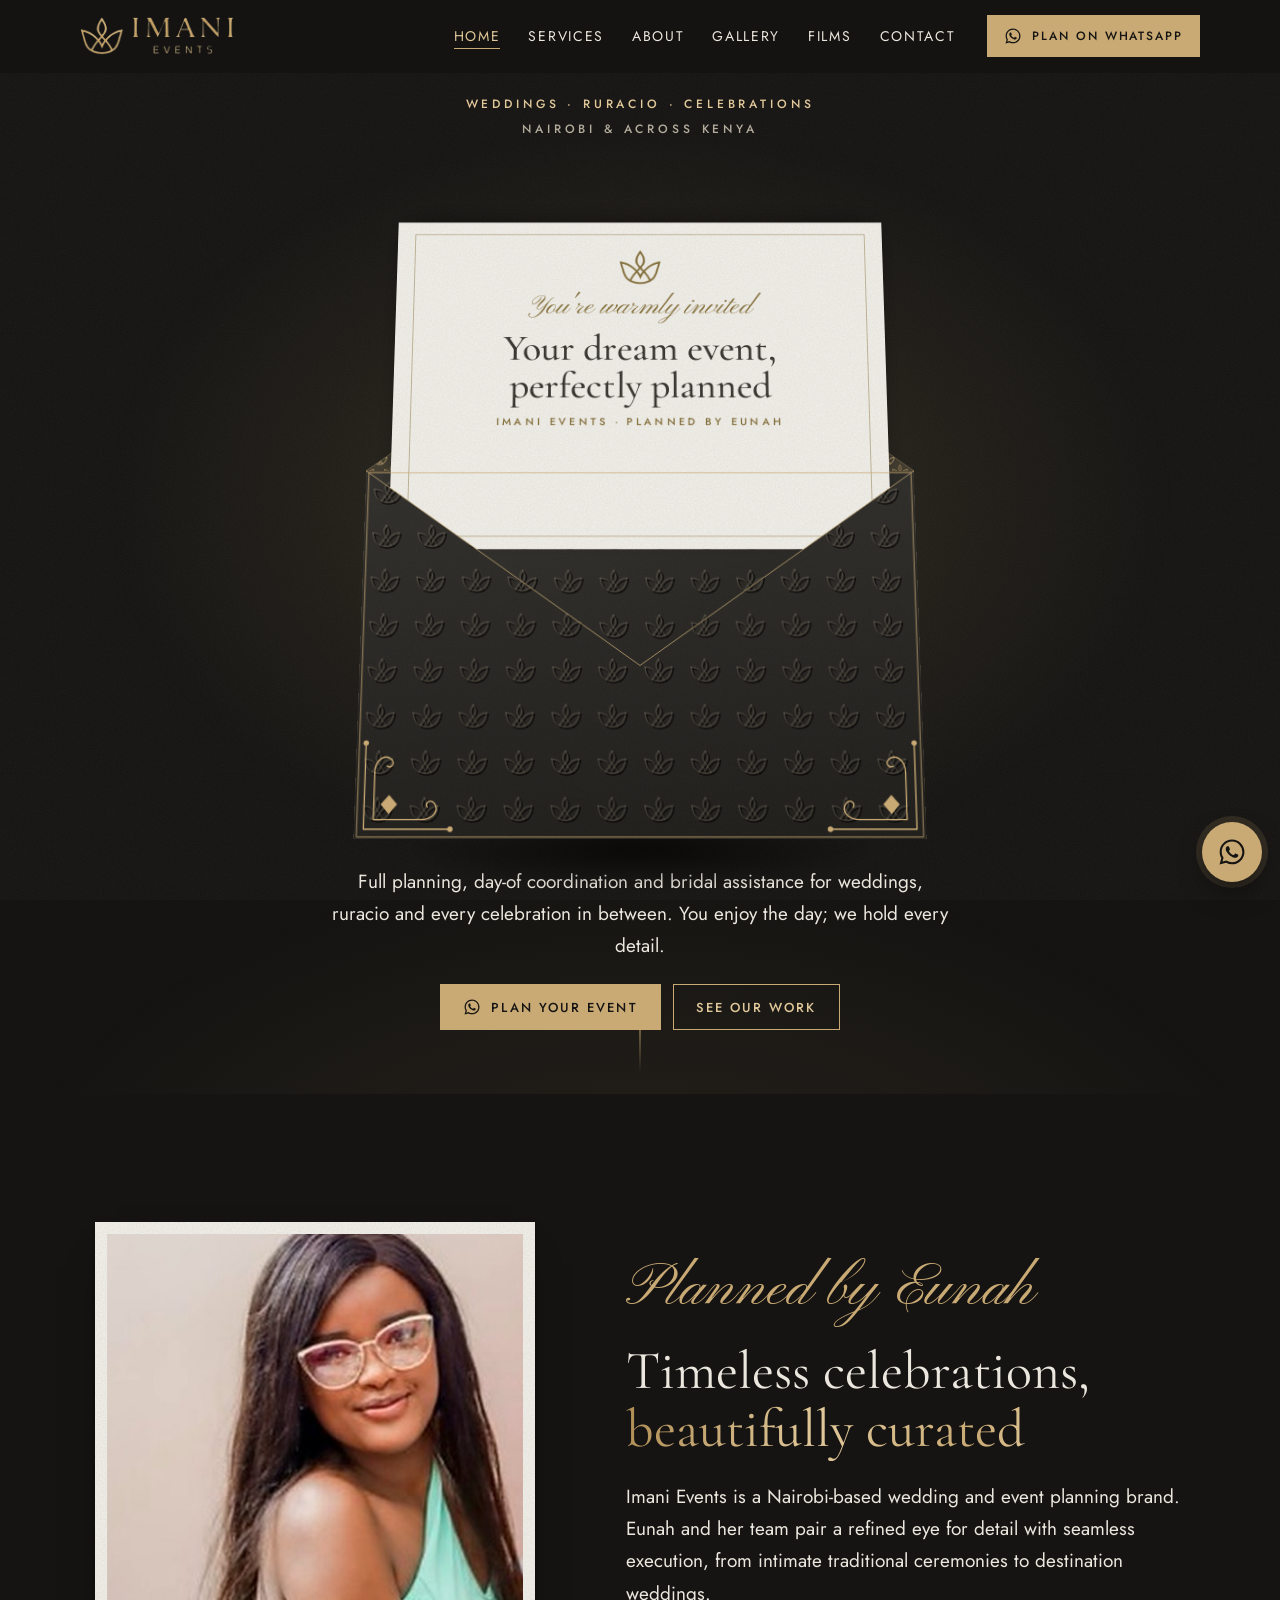
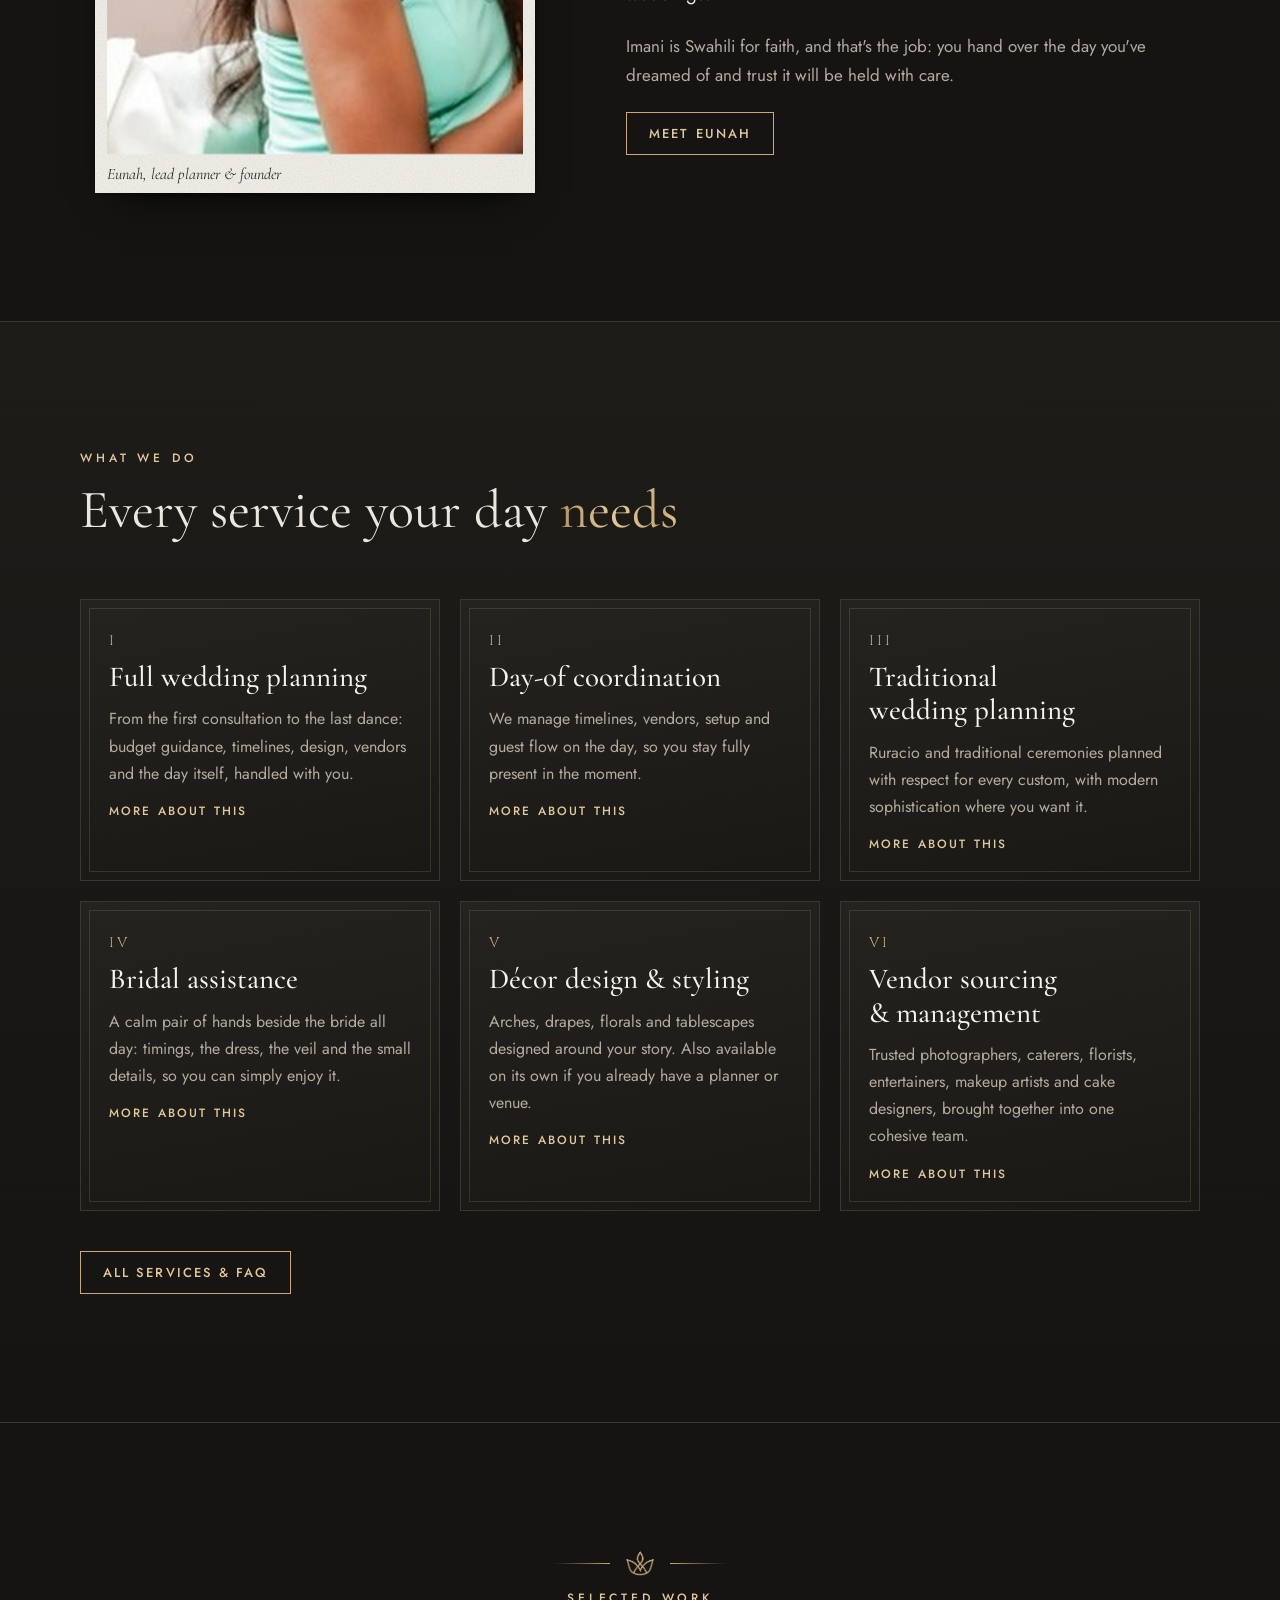
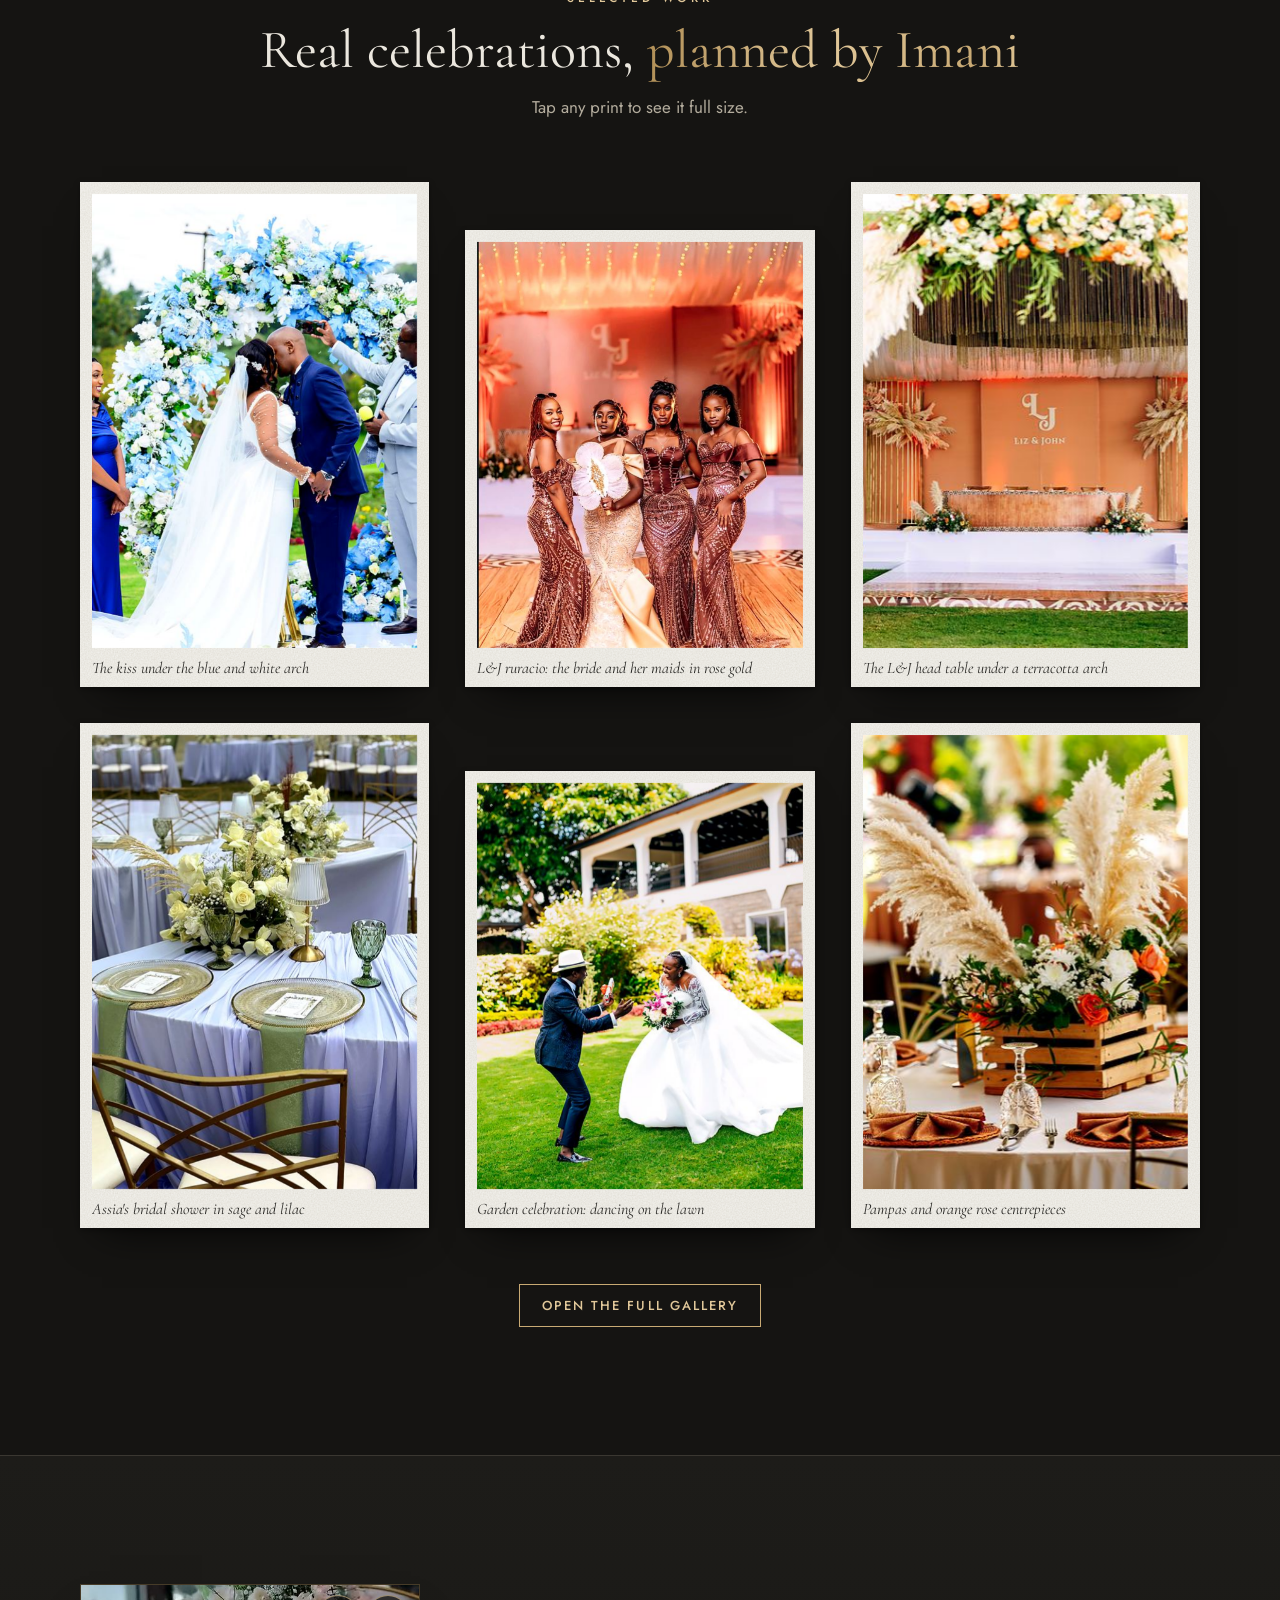
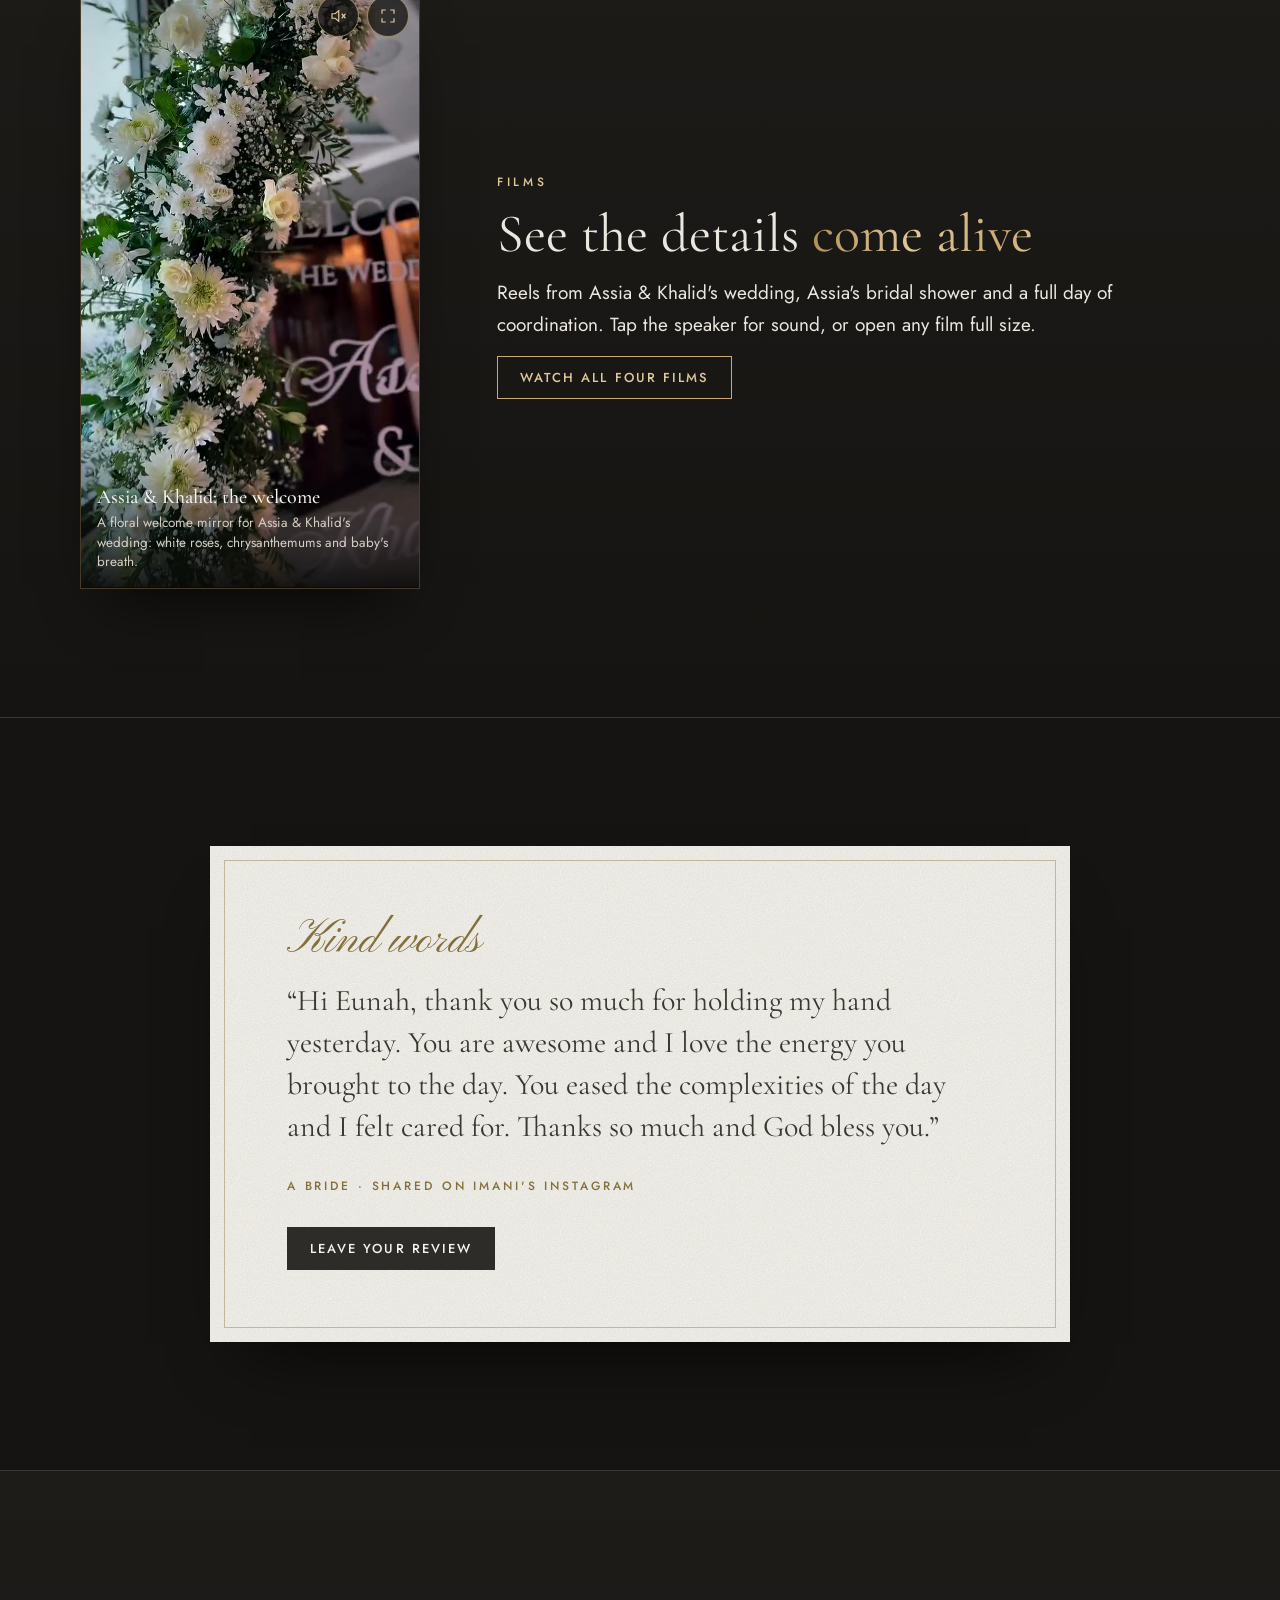
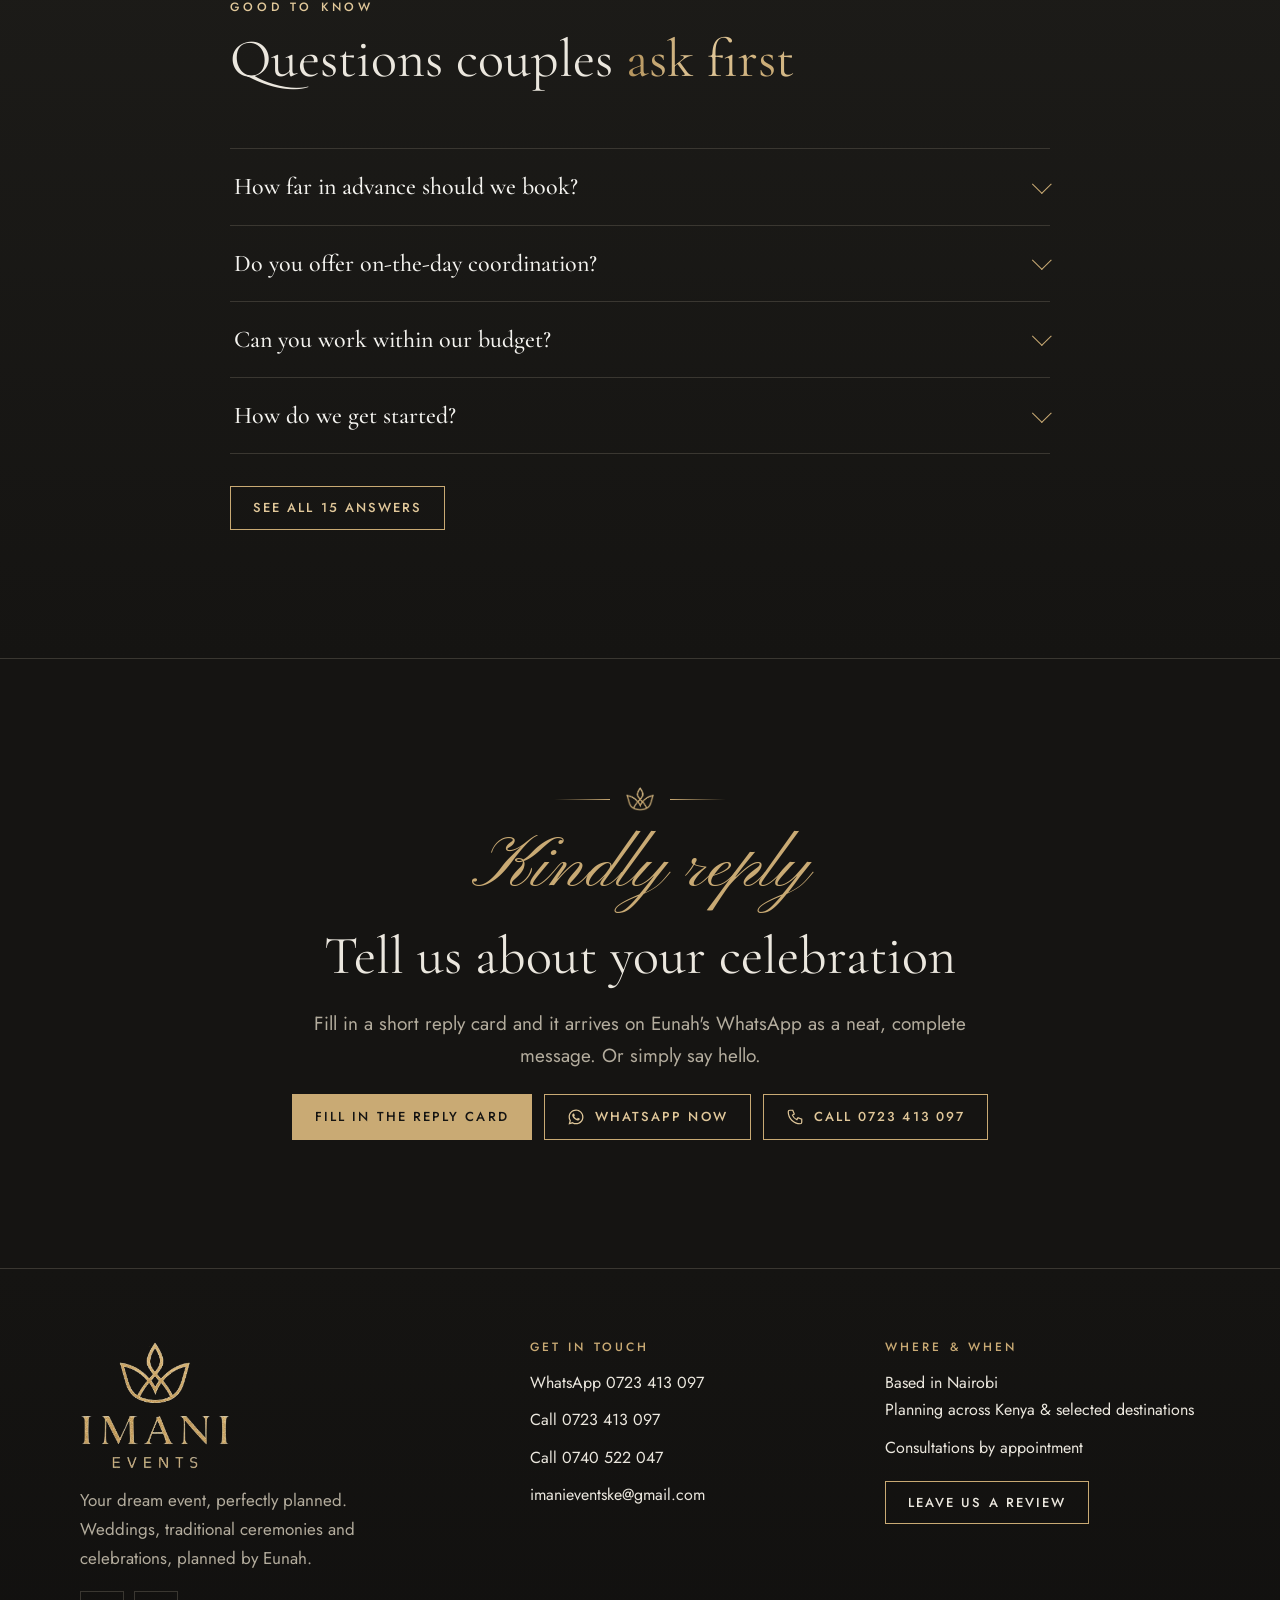
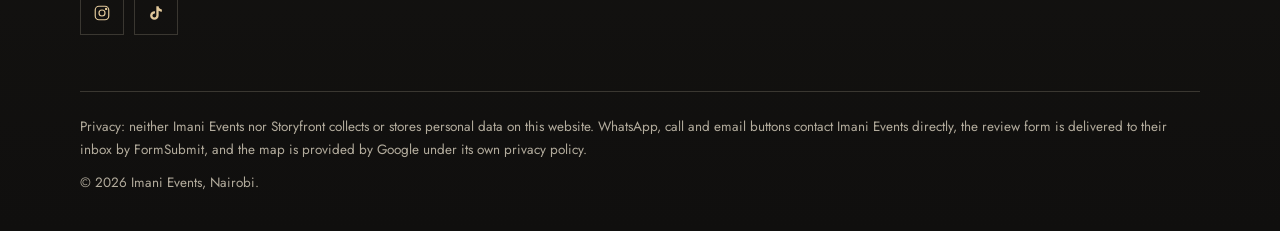
==== commit 224171d0: "Dress the hero envelope: gilded corners, foil-print flap liner, blind-emboss crown pattern Co-Author" ====
--- a/index.html
+++ b/index.html
@@ -27,7 +27,7 @@
 <link rel="preconnect" href="https://fonts.googleapis.com">
 <link rel="preconnect" href="https://fonts.gstatic.com" crossorigin>
 <link rel="stylesheet" href="https://fonts.googleapis.com/css2?family=Cinzel:wght@400;500&family=Cormorant+Garamond:ital,wght@0,400;0,500;1,400&family=Jost:wght@400;500&family=Pinyon+Script&display=swap">
-<link rel="stylesheet" href="css/site.css">
+<link rel="stylesheet" href="css/site.css?v=2">
 <script>document.documentElement.classList.add("js")</script>
 <script type="application/ld+json">{"@context": "https://schema.org", "@type": "LocalBusiness", "name": "Imani Events", "description": "Nairobi-based wedding and event planning: full planning, day-of coordination, traditional weddings, bridal assistance, décor styling and vendor sourcing.", "founder": {"@type": "Person", "name": "Eunah"}, "telephone": "+254723413097", "email": "imanieventske@gmail.com", "url": "https://ignatius-kimeu.github.io/storyfront-imani-events/", "image": "https://ignatius-kimeu.github.io/storyfront-imani-events/og-image.jpg", "address": {"@type": "PostalAddress", "addressLocality": "Nairobi", "addressCountry": "KE"}, "areaServed": "Kenya", "sameAs": ["https://www.instagram.com/imanieventske/", "https://www.tiktok.com/@imanieventske"]}</script>
 </head>
@@ -56,16 +56,17 @@
     <div class="scene" aria-hidden="false">
       <div class="env">
         <div class="env-shadow"></div>
-        <div class="env-back"></div>
-        <div class="env-flap"><svg viewBox="0 0 100 100" preserveAspectRatio="none" aria-hidden="true"><path d="M0 0 L50 100 L100 0" fill="none" stroke="#c9aa74" stroke-width="1" vector-effect="non-scaling-stroke" opacity=".8"/></svg></div>
+        <div class="env-back"><div class="env-emb"></div></div>
+        <div class="env-flap"><div class="env-emb"></div><svg class="flap-rule" viewBox="0 0 100 100" preserveAspectRatio="none" aria-hidden="true"><path d="M0 0 L50 100 L100 0" fill="none" stroke="#c9aa74" stroke-width="1" vector-effect="non-scaling-stroke" opacity=".8"/><path d="M7 0 L50 86 L93 0" fill="none" stroke="#c9aa74" stroke-width="1" vector-effect="non-scaling-stroke" opacity=".6"/></svg><div class="flap-liner"></div></div>
         <div class="letter">
           <img src="images/brand/imani-crown-deep.png" alt="" width="249" height="218">
           <span class="script">You're warmly invited</span>
           <h1 id="hero-title">Your dream event, perfectly planned</h1>
           <span class="l-sub">Imani Events · Planned by Eunah</span>
         </div>
-        <div class="env-front"></div>
+        <div class="env-front"><div class="env-emb"></div></div>
         <svg class="env-lines" viewBox="0 0 100 100" preserveAspectRatio="none" aria-hidden="true"><path d="M0 0 L50 54 L100 0"/><path d="M.5 .5 H99.5 V99.5 H.5 Z"/></svg>
+        <svg class="env-orn bl" viewBox="0 0 100 100" aria-hidden="true"><path class="o" d="M7 30 V93 H70"/><path class="o" d="M14 52 V86 H48"/><path class="o" d="M14 52 C14 42 21 38 26 42 C29 45 26 49 23 47"/><path class="o" d="M48 86 C58 86 62 79 58 74 C55 71 51 74 53 77"/><path class="f" d="M25 68 L31 75 L25 82 L19 75 Z"/><circle class="f" cx="7" cy="30" r="2"/><circle class="f" cx="70" cy="93" r="2"/></svg><svg class="env-orn br" viewBox="0 0 100 100" aria-hidden="true"><path class="o" d="M7 30 V93 H70"/><path class="o" d="M14 52 V86 H48"/><path class="o" d="M14 52 C14 42 21 38 26 42 C29 45 26 49 23 47"/><path class="o" d="M48 86 C58 86 62 79 58 74 C55 71 51 74 53 77"/><path class="f" d="M25 68 L31 75 L25 82 L19 75 Z"/><circle class="f" cx="7" cy="30" r="2"/><circle class="f" cx="70" cy="93" r="2"/></svg>
         <div class="seal"><img src="images/brand/imani-crown-gold.png" alt="" width="249" height="218"></div>
       </div>
     </div>
--- a/css/site.css
+++ b/css/site.css
@@ -368,3 +368,16 @@
 /* sub-page place card opens on load (it's above the fold, so no scroll trigger) */
 .page-head .place-card{transform-origin:50% 0;animation:cardOpen 1.2s var(--ease) .1s both}
 @keyframes cardOpen{from{opacity:0;transform:perspective(900px) rotateX(-50deg)}}
+
+/* ---------- envelope details (client picks: I gilded corners, IV foil-print liner, VII blind emboss) ---------- */
+.env-emb{position:absolute;inset:0;pointer-events:none;background-image:url("data:image/svg+xml,%3Csvg%20xmlns%3D%27http%3A%2F%2Fwww.w3.org%2F2000%2Fsvg%27%20width%3D%2746%27%20height%3D%2746%27%20viewBox%3D%270%200%2046%2046%27%3E%3Cg%20transform%3D%27translate%2824%2024%29%20scale%28.05%29%20translate%28-305%20-250%29%27%20fill%3D%27none%27%20stroke%3D%27rgba%280%2C0%2C0%2C0.75%29%27%20stroke-width%3D%2730%27%20stroke-linecap%3D%27round%27%20stroke-linejoin%3D%27round%27%3E%3Cpath%20d%3D%27M305%2030%20C250%20100%20236%20190%20305%20262%20L432%20446%27%2F%3E%3Cpath%20d%3D%27M305%2030%20C360%20100%20374%20190%20305%20262%20L178%20446%27%2F%3E%3Cpath%20d%3D%27M38%20192%20C130%20196%20212%20250%20252%20318%20L305%20424%20L358%20318%20C398%20250%20480%20196%20572%20192%27%2F%3E%3Cpath%20d%3D%27M38%20192%20C52%20312%20108%20410%20192%20446%20C258%20474%20352%20474%20418%20446%20C502%20410%20558%20312%20572%20192%27%2F%3E%3C%2Fg%3E%3Cg%20transform%3D%27translate%2822.2%2022.2%29%20scale%28.05%29%20translate%28-305%20-250%29%27%20fill%3D%27none%27%20stroke%3D%27rgba%28255%2C240%2C210%2C0.11%29%27%20stroke-width%3D%2728%27%20stroke-linecap%3D%27round%27%20stroke-linejoin%3D%27round%27%3E%3Cpath%20d%3D%27M305%2030%20C250%20100%20236%20190%20305%20262%20L432%20446%27%2F%3E%3Cpath%20d%3D%27M305%2030%20C360%20100%20374%20190%20305%20262%20L178%20446%27%2F%3E%3Cpath%20d%3D%27M38%20192%20C130%20196%20212%20250%20252%20318%20L305%20424%20L358%20318%20C398%20250%20480%20196%20572%20192%27%2F%3E%3Cpath%20d%3D%27M38%20192%20C52%20312%20108%20410%20192%20446%20C258%20474%20352%20474%20418%20446%20C502%20410%20558%20312%20572%20192%27%2F%3E%3C%2Fg%3E%3Cg%20transform%3D%27translate%2823%2023%29%20scale%28.05%29%20translate%28-305%20-250%29%27%20fill%3D%27none%27%20stroke%3D%27rgba%28201%2C170%2C116%2C0.05%29%27%20stroke-width%3D%2728%27%20stroke-linecap%3D%27round%27%20stroke-linejoin%3D%27round%27%3E%3Cpath%20d%3D%27M305%2030%20C250%20100%20236%20190%20305%20262%20L432%20446%27%2F%3E%3Cpath%20d%3D%27M305%2030%20C360%20100%20374%20190%20305%20262%20L178%20446%27%2F%3E%3Cpath%20d%3D%27M38%20192%20C130%20196%20212%20250%20252%20318%20L305%20424%20L358%20318%20C398%20250%20480%20196%20572%20192%27%2F%3E%3Cpath%20d%3D%27M38%20192%20C52%20312%20108%20410%20192%20446%20C258%20474%20352%20474%20418%20446%20C502%20410%20558%20312%20572%20192%27%2F%3E%3C%2Fg%3E%3C%2Fsvg%3E");background-size:46px 46px}
+.env-flap .env-emb{clip-path:polygon(0 0,100% 0,50% 100%)}
+.env-flap .flap-rule{position:absolute;inset:0;width:100%;height:100%}
+.env-orn{position:absolute;bottom:0;width:24%;aspect-ratio:1;z-index:4;pointer-events:none;overflow:visible}
+.env-orn.bl{left:0}
+.env-orn.br{right:0;transform:scaleX(-1)}
+.env-orn .o{fill:none;stroke:var(--gilt);stroke-width:1.3;stroke-linecap:round;stroke-linejoin:round;vector-effect:non-scaling-stroke}
+.env-orn .f{fill:var(--gilt)}
+/* liner: swaps in as the flap passes vertical, the same moment the flap drops behind the letter */
+.flap-liner{position:absolute;inset:0;clip-path:polygon(0 0,100% 0,50% 100%);background-color:#1a1916;background-image:linear-gradient(180deg,rgba(225,200,154,.22),rgba(201,170,116,0) 60%),url("data:image/svg+xml,%3Csvg%20xmlns%3D%27http%3A%2F%2Fwww.w3.org%2F2000%2Fsvg%27%20width%3D%2726%27%20height%3D%2726%27%20viewBox%3D%270%200%2026%2026%27%3E%3Cg%20transform%3D%27rotate%28180%2013%2013%29%27%3E%3Cg%20transform%3D%27translate%2813%2013%29%20scale%28.028%29%20translate%28-305%20-250%29%27%20fill%3D%27none%27%20stroke%3D%27%23c9aa74%27%20stroke-width%3D%2730%27%20stroke-linecap%3D%27round%27%20stroke-linejoin%3D%27round%27%3E%3Cpath%20d%3D%27M305%2030%20C250%20100%20236%20190%20305%20262%20L432%20446%27%2F%3E%3Cpath%20d%3D%27M305%2030%20C360%20100%20374%20190%20305%20262%20L178%20446%27%2F%3E%3Cpath%20d%3D%27M38%20192%20C130%20196%20212%20250%20252%20318%20L305%20424%20L358%20318%20C398%20250%20480%20196%20572%20192%27%2F%3E%3Cpath%20d%3D%27M38%20192%20C52%20312%20108%20410%20192%20446%20C258%20474%20352%20474%20418%20446%20C502%20410%20558%20312%20572%20192%27%2F%3E%3C%2Fg%3E%3Cg%20transform%3D%27translate%280%200%29%20scale%28.028%29%20translate%28-305%20-250%29%27%20fill%3D%27none%27%20stroke%3D%27%238f7240%27%20stroke-width%3D%2730%27%20stroke-linecap%3D%27round%27%20stroke-linejoin%3D%27round%27%3E%3Cpath%20d%3D%27M305%2030%20C250%20100%20236%20190%20305%20262%20L432%20446%27%2F%3E%3Cpath%20d%3D%27M305%2030%20C360%20100%20374%20190%20305%20262%20L178%20446%27%2F%3E%3Cpath%20d%3D%27M38%20192%20C130%20196%20212%20250%20252%20318%20L305%20424%20L358%20318%20C398%20250%20480%20196%20572%20192%27%2F%3E%3Cpath%20d%3D%27M38%20192%20C52%20312%20108%20410%20192%20446%20C258%20474%20352%20474%20418%20446%20C502%20410%20558%20312%20572%20192%27%2F%3E%3C%2Fg%3E%3Cg%20transform%3D%27translate%2826%2026%29%20scale%28.028%29%20translate%28-305%20-250%29%27%20fill%3D%27none%27%20stroke%3D%27%238f7240%27%20stroke-width%3D%2730%27%20stroke-linecap%3D%27round%27%20stroke-linejoin%3D%27round%27%3E%3Cpath%20d%3D%27M305%2030%20C250%20100%20236%20190%20305%20262%20L432%20446%27%2F%3E%3Cpath%20d%3D%27M305%2030%20C360%20100%20374%20190%20305%20262%20L178%20446%27%2F%3E%3Cpath%20d%3D%27M38%20192%20C130%20196%20212%20250%20252%20318%20L305%20424%20L358%20318%20C398%20250%20480%20196%20572%20192%27%2F%3E%3Cpath%20d%3D%27M38%20192%20C52%20312%20108%20410%20192%20446%20C258%20474%20352%20474%20418%20446%20C502%20410%20558%20312%20572%20192%27%2F%3E%3C%2Fg%3E%3Cg%20transform%3D%27translate%2826%200%29%20scale%28.028%29%20translate%28-305%20-250%29%27%20fill%3D%27none%27%20stroke%3D%27%238f7240%27%20stroke-width%3D%2730%27%20stroke-linecap%3D%27round%27%20stroke-linejoin%3D%27round%27%3E%3Cpath%20d%3D%27M305%2030%20C250%20100%20236%20190%20305%20262%20L432%20446%27%2F%3E%3Cpath%20d%3D%27M305%2030%20C360%20100%20374%20190%20305%20262%20L178%20446%27%2F%3E%3Cpath%20d%3D%27M38%20192%20C130%20196%20212%20250%20252%20318%20L305%20424%20L358%20318%20C398%20250%20480%20196%20572%20192%27%2F%3E%3Cpath%20d%3D%27M38%20192%20C52%20312%20108%20410%20192%20446%20C258%20474%20352%20474%20418%20446%20C502%20410%20558%20312%20572%20192%27%2F%3E%3C%2Fg%3E%3Cg%20transform%3D%27translate%280%2026%29%20scale%28.028%29%20translate%28-305%20-250%29%27%20fill%3D%27none%27%20stroke%3D%27%238f7240%27%20stroke-width%3D%2730%27%20stroke-linecap%3D%27round%27%20stroke-linejoin%3D%27round%27%3E%3Cpath%20d%3D%27M305%2030%20C250%20100%20236%20190%20305%20262%20L432%20446%27%2F%3E%3Cpath%20d%3D%27M305%2030%20C360%20100%20374%20190%20305%20262%20L178%20446%27%2F%3E%3Cpath%20d%3D%27M38%20192%20C130%20196%20212%20250%20252%20318%20L305%20424%20L358%20318%20C398%20250%20480%20196%20572%20192%27%2F%3E%3Cpath%20d%3D%27M38%20192%20C52%20312%20108%20410%20192%20446%20C258%20474%20352%20474%20418%20446%20C502%20410%20558%20312%20572%20192%27%2F%3E%3C%2Fg%3E%3C%2Fg%3E%3C%2Fsvg%3E");background-size:100% 100%,26px 26px;opacity:1;transition:opacity .12s .62s}
+.js .scene:not(.open) .flap-liner{opacity:0;transition:none}
